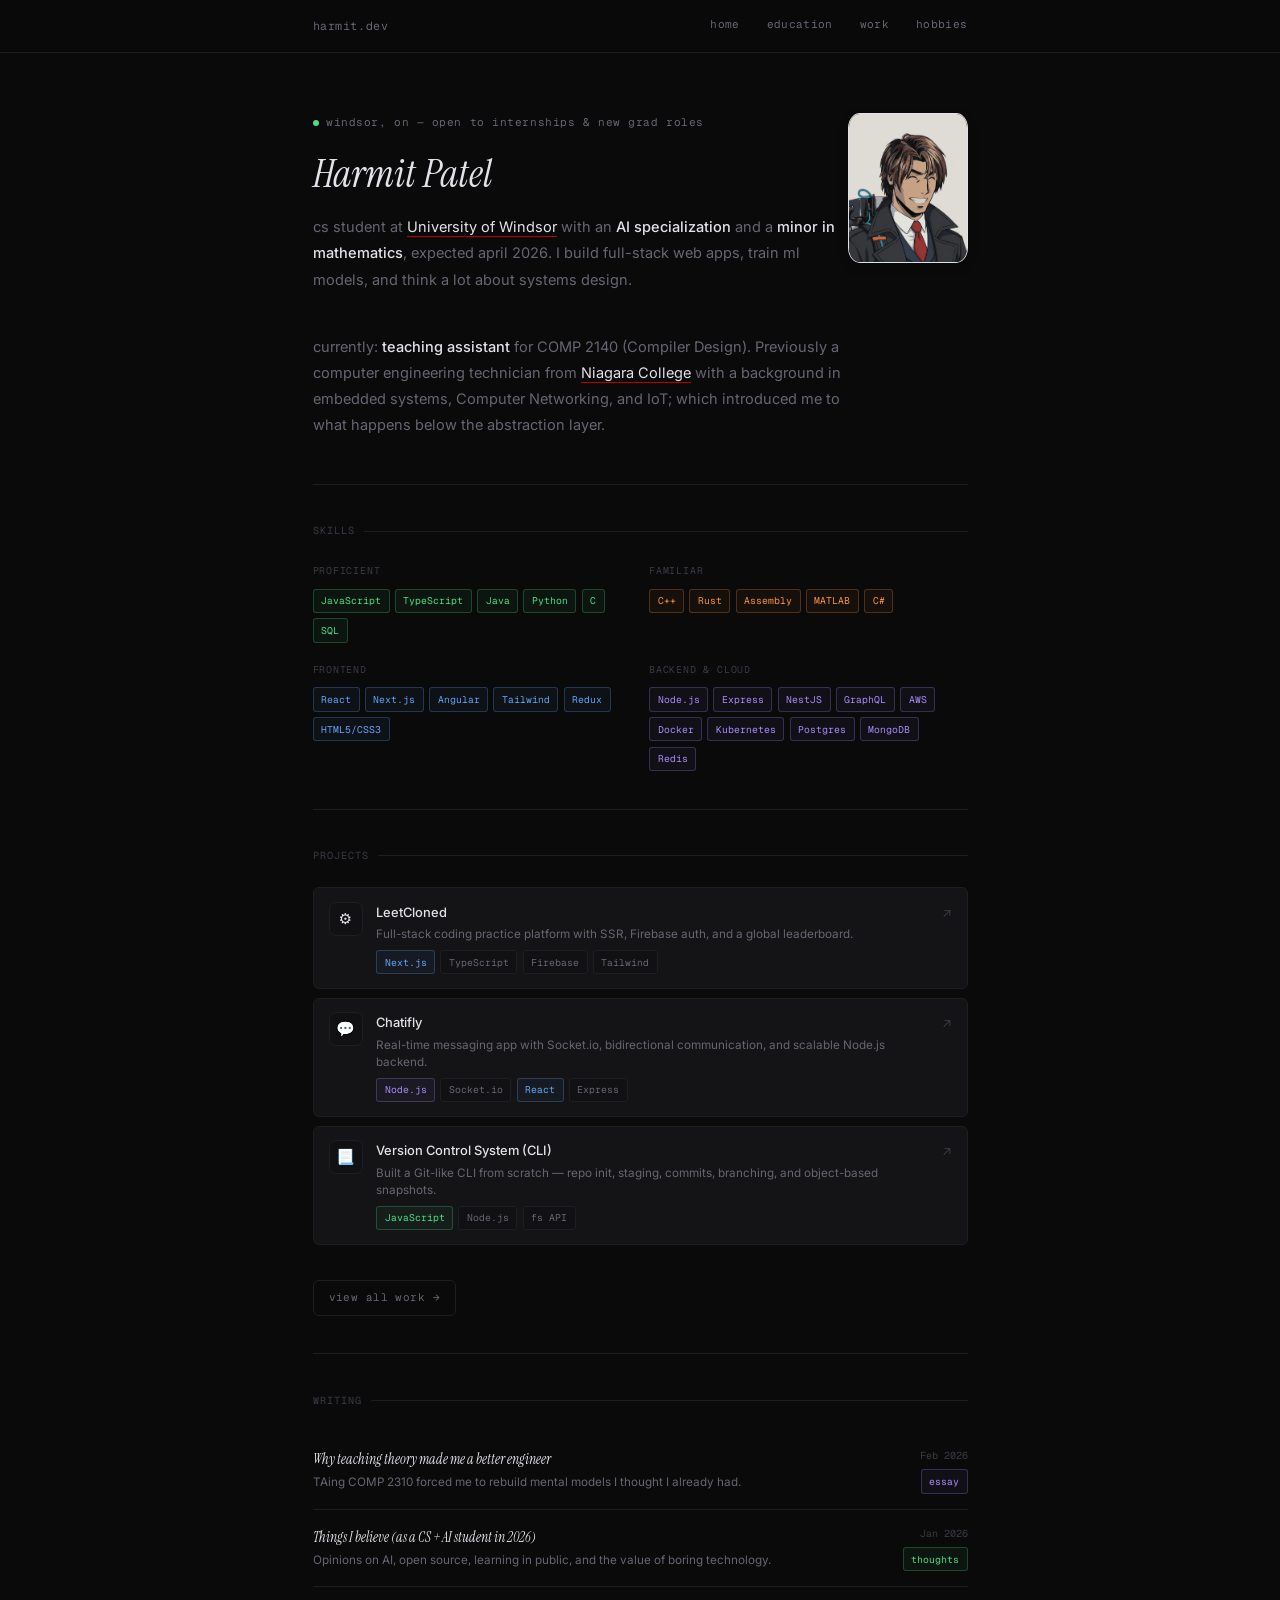
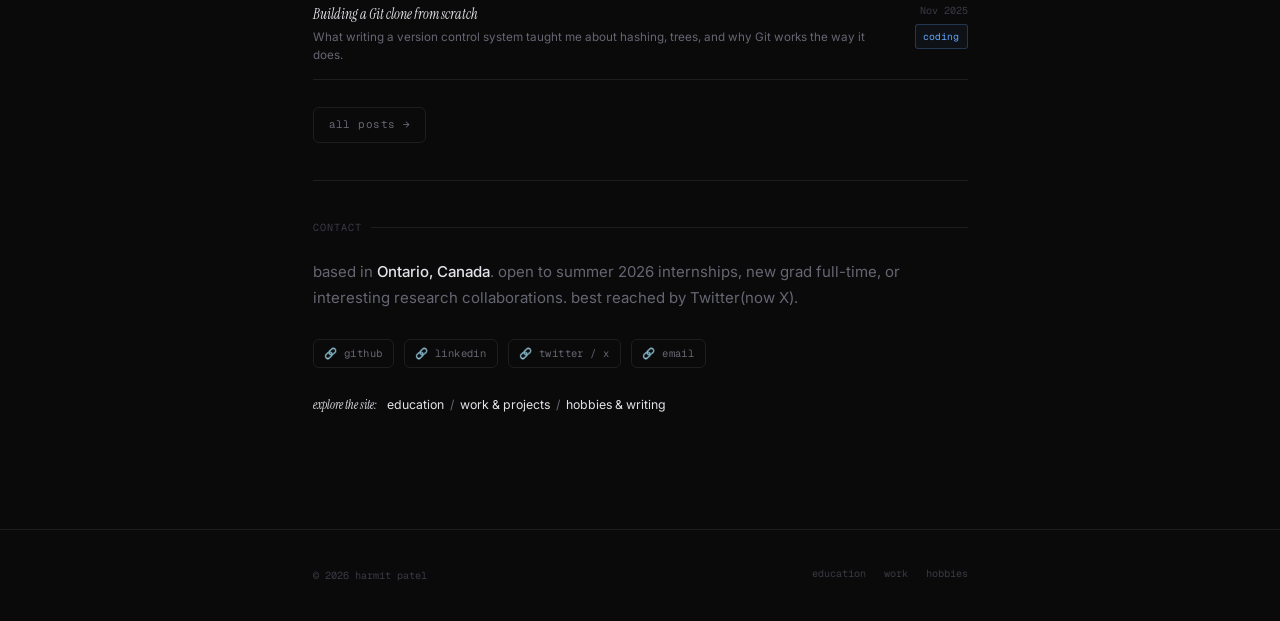
==== index.html @ ba605f0e "file renamed mybio.html to index.html" ====
<!DOCTYPE html>
<!-- ============================================================
     mybio.html — Home / About Page
     Portfolio: Harmit Patel | COMP2057-91 Assignment #5
     Design inspired by: amritwt.me, dhravya.dev, shbz.sh
     ============================================================ -->
<html lang="en">

<head>
  <meta charset="UTF-8" />
  <meta name="viewport" content="width=device-width, initial-scale=1.0" />

  <!-- Page title shown in browser tab -->
  <title>Harmit Patel — CS + AI @ UWindsor</title>

  <!-- External stylesheet -->
  <link rel="stylesheet" href="mycss.css" />
</head>

<body>

  <!-- ===== NAVIGATION ===== -->
  <!-- Sticky nav consistent across all four pages -->
  <nav>
    <div class="nav-inner">

      <!-- Logo / brand — links home -->
      <a href="mybio.html" class="nav-logo">harmit.dev</a>

      <!-- Navigation links to the four required pages -->
      <ul class="nav-links">
        <li><a href="mybio.html">home</a></li>
        <li><a href="education.html">education</a></li>
        <li><a href="work.html">work</a></li>
        <li><a href="hobbies.html">hobbies</a></li>
      </ul>

    </div>
  </nav>
  <!-- ===== END NAV ===== -->

  <div class="wrapper">

    <!-- ===== HERO / ABOUT ME ===== -->
    <!-- This is the "sales pitch" section — homepage introduction -->
    <section class="hero">

      <div class="profile-pic-container">
        <img src="./profile/me.png" alt="Profile Picture"
          class="profile-pic" >
      </div>

      <!-- Status line with animated green dot -->
      <p class="hero-greeting">
        <span class="status-dot"></span>
        windsor, on &mdash; open to internships &amp; new grad roles
      </p>

      <!-- Main name headline -->
      <h1>Harmit Patel</h1>

      <!-- Bio paragraph — concise sales pitch -->
      <p class="hero-bio">
        cs student at <a href="https://www.uwindsor.ca" target="_blank">University of Windsor</a> with an
        <strong>AI specialization</strong> and a <strong>minor in mathematics</strong>, expected april 2026.
        I build full-stack web apps, train ml models, and think a lot about systems design.
      </p>

      <br />

      <!-- More detail about current role -->
      <p class="hero-bio">
        currently: <strong>teaching assistant</strong> for
        COMP 2140 (Compiler Design). Previously a computer engineering technician from
        <a href="https://www.niagaracollege.ca" target="_blank">Niagara College</a> with a background
        in embedded systems, Computer Networking, and IoT; which introduced me to what happens below the abstraction
        layer.
      </p>
    </section>
    <!-- ===== END HERO ===== -->

    <!-- ===== SKILLS SNAPSHOT ===== -->
    <section class="section">

      <p class="section-label">skills</p>

      <!-- Languages — proficient -->
      <div class="skills-grid">

        <div class="skill-group">
          <span class="skill-group-label">proficient</span>
          <div class="tags">
            <span class="tag green">JavaScript</span>
            <span class="tag green">TypeScript</span>
            <span class="tag green">Java</span>
            <span class="tag green">Python</span>
            <span class="tag green">C</span>
            <span class="tag green">SQL</span>
          </div>
        </div>

        <div class="skill-group">
          <span class="skill-group-label">familiar</span>
          <div class="tags">
            <span class="tag orange">C++</span>
            <span class="tag orange">Rust</span>
            <span class="tag orange">Assembly</span>
            <span class="tag orange">MATLAB</span>
            <span class="tag orange">C#</span>
          </div>
        </div>

        <div class="skill-group">
          <span class="skill-group-label">frontend</span>
          <div class="tags">
            <span class="tag blue">React</span>
            <span class="tag blue">Next.js</span>
            <span class="tag blue">Angular</span>
            <span class="tag blue">Tailwind</span>
            <span class="tag blue">Redux</span>
            <span class="tag blue">HTML5/CSS3</span>
          </div>
        </div>

        <div class="skill-group">
          <span class="skill-group-label">backend &amp; cloud</span>
          <div class="tags">
            <span class="tag purple">Node.js</span>
            <span class="tag purple">Express</span>
            <span class="tag purple">NestJS</span>
            <span class="tag purple">GraphQL</span>
            <span class="tag purple">AWS</span>
            <span class="tag purple">Docker</span>
            <span class="tag purple">Kubernetes</span>
            <span class="tag purple">Postgres</span>
            <span class="tag purple">MongoDB</span>
            <span class="tag purple">Redis</span>
          </div>
        </div>

      </div>

    </section>
    <!-- ===== END SKILLS ===== -->

    <!-- ===== FEATURED PROJECTS ===== -->
    <section class="section">

      <p class="section-label">projects</p>

      <!-- Project 1: LeetCloned -->
      <a class="project-card" href="https://github.com/Harmit3/leetcloned">
        <div class="project-icon">&#9881;</div>
        <div class="project-info">
          <span class="project-name">LeetCloned</span>
          <span class="project-desc">Full-stack coding practice platform with SSR, Firebase auth, and a global
            leaderboard.</span>
          <div class="tags" style="margin-top: 0.4rem;">
            <span class="tag blue">Next.js</span>
            <span class="tag">TypeScript</span>
            <span class="tag">Firebase</span>
            <span class="tag">Tailwind</span>
          </div>
        </div>
        <span class="project-arrow">&#8599;</span>
      </a>

      <!-- Project 2: Chatifly -->
      <a class="project-card" href="https://github.com/Harmit3/chatifly">
        <div class="project-icon">&#128172;</div>
        <div class="project-info">
          <span class="project-name">Chatifly</span>
          <span class="project-desc">Real-time messaging app with Socket.io, bidirectional communication, and scalable
            Node.js backend.</span>
          <div class="tags" style="margin-top: 0.4rem;">
            <span class="tag purple">Node.js</span>
            <span class="tag">Socket.io</span>
            <span class="tag blue">React</span>
            <span class="tag">Express</span>
          </div>
        </div>
        <span class="project-arrow">&#8599;</span>
      </a>

      <!-- Project 3: Version Control System -->
      <a class="project-card" href="https://github.com/Harmit3/Version-Control-System">
        <div class="project-icon">&#128195;</div>
        <div class="project-info">
          <span class="project-name">Version Control System (CLI)</span>
          <span class="project-desc">Built a Git-like CLI from scratch — repo init, staging, commits, branching, and
            object-based snapshots.</span>
          <div class="tags" style="margin-top: 0.4rem;">
            <span class="tag green">JavaScript</span>
            <span class="tag">Node.js</span>
            <span class="tag">fs API</span>
          </div>
        </div>
        <span class="project-arrow">&#8599;</span>
      </a>

      <br />
      <a href="https://github.com/Harmit3/" class="btn btn-ghost">view all work &#8594;</a>

    </section>
    <!-- ===== END PROJECTS ===== -->

    <!-- ===== BLOG PREVIEW ===== -->
    <section class="section">

      <p class="section-label">writing</p>

      <!-- Blog post 1 -->
      <a class="blog-item" href="blog-post1.html">
        <div class="blog-left">
          <span class="blog-title">Why teaching theory made me a better engineer</span>
          <span class="blog-excerpt">TAing COMP 2310 forced me to rebuild mental models I thought I already had.</span>
        </div>
        <div class="blog-meta-col">
          <span class="blog-date">Feb 2026</span>
          <div class="tags" style="justify-content:flex-end;margin-top:0.3rem;"><span class="tag purple">essay</span>
          </div>
        </div>
      </a>

      <!-- Blog post 3 -->
      <a class="blog-item" href="blog-post3.html">
        <div class="blog-left">
          <span class="blog-title">Things I believe (as a CS + AI student in 2026)</span>
          <span class="blog-excerpt">Opinions on AI, open source, learning in public, and the value of boring
            technology.</span>
        </div>
        <div class="blog-meta-col">
          <span class="blog-date">Jan 2026</span>
          <div class="tags" style="justify-content:flex-end;margin-top:0.3rem;"><span class="tag green">thoughts</span>
          </div>
        </div>
      </a>

      <!-- Blog post 2 -->
      <a class="blog-item" href="blog-post2.html">
        <div class="blog-left">
          <span class="blog-title">Building a Git clone from scratch</span>
          <span class="blog-excerpt">What writing a version control system taught me about hashing, trees, and why Git
            works the way it does.</span>
        </div>
        <div class="blog-meta-col">
          <span class="blog-date">Nov 2025</span>
          <div class="tags" style="justify-content:flex-end;margin-top:0.3rem;"><span class="tag blue">coding</span>
          </div>
        </div>
      </a>

      <br />
      <a href="https://x.com/harmitwt" class="btn btn-ghost">all posts &#8594;</a>

    </section>
    <!-- ===== END BLOG ===== -->

    <!-- ===== CONTACT ===== -->
    <section class="section">

      <p class="section-label">contact</p>

      <p>
        based in <strong>Ontario, Canada</strong>. open to summer 2026 internships, new grad full-time,
        or interesting research collaborations. best reached by Twitter(now X).
      </p>

      <!-- Contact details using strong and line breaks as required -->

      <!-- External social / contact links -->
      <div class="social-row">
        <a class="social-link" href="https://github.com/Harmit3" target="_blank">&#128279; github</a>
        <a class="social-link" href="https://www.linkedin.com/in/harmit-p-0720ab194/" target="_blank">&#128279;
          linkedin</a>
        <a class="social-link" href="https://x.com/harmitwt" target="_blank">&#128279; twitter / x</a>
        <a class="social-link" href="mailto:patel62b@uwindsor.ca">&#128279; email</a>
      </div>

      <br />

      <!-- Navigation helper using italic/em -->
      <p style="font-size:0.82rem;">
        <em>explore the site:</em> &nbsp;
        <a href="education.html">education</a> &nbsp;/&nbsp;
        <a href="work.html">work &amp; projects</a> &nbsp;/&nbsp;
        <a href="hobbies.html">hobbies &amp; writing</a>
      </p>

    </section>
    <!-- ===== END CONTACT ===== -->

  </div><!-- end .wrapper -->

  <!-- ===== FOOTER ===== -->
  <footer>
    <div class="footer-inner">
      <span class="footer-copy">&copy; 2026 harmit patel</span>
      <ul class="footer-links">
        <li><a href="education.html">education</a></li>
        <li><a href="work.html">work</a></li>
        <li><a href="hobbies.html">hobbies</a></li>
      </ul>
    </div>
  </footer>
  <!-- ===== END FOOTER ===== -->

</body>

</html>
---- mycss.css ----
/* ============================================================
   mycss.css — External Stylesheet
   Portfolio: Harmit Patel | COMP2057-91 Assignment #5
   Design: Minimal editorial dark theme, developer-focused
   Inspired by: amritwt.me, dhravya.dev, shbz.sh
   ============================================================ */

/* --- Google Fonts --- */
@import url('https://fonts.googleapis.com/css2?family=Geist+Mono:wght@300;400;500;600&family=Instrument+Serif:ital@0;1&family=Inter:wght@300;400;500;600&display=swap');

/* --- CSS Custom Properties --- */
:root {
  --bg:           #0a0a0b;
  --bg-subtle:    #111113;
  --bg-card:      #141416;
  --border:       #1e1e22;
  --border-hover: #b60101;
  --text:         #e2e2e8;
  --text-muted:   #666672;
  --text-faint:   #3a3a44;
  --green:        #4ade80;
  --blue:         #60a5fa;
  --purple:       #a78bfa;
  --orange:       #fb923c;
  --font-mono:    'Geist Mono', 'Courier New', monospace;
  --font-serif:   'Instrument Serif', Georgia, serif;
  --font-sans:    'Inter', system-ui, sans-serif;
  --radius:       6px;
  --transition:   0.18s ease;
}

/* --- Reset --- */
*, *::before, *::after { box-sizing: border-box; margin: 0; padding: 0; }
html { scroll-behavior: smooth; font-size: 15px; }

body {
  background: var(--bg);
  color: var(--text);
  font-family: var(--font-sans);
  font-size: 1rem;
  line-height: 1.75;
  -webkit-font-smoothing: antialiased;
  min-height: 100vh;
}

/* --- Typography --- */
h1, h2, h3, h4 {
  font-family: var(--font-serif);
  font-weight: 400;
  line-height: 1.25;
  color: var(--text);
}

h1 { font-size: 2.4rem; }
h2 { font-size: 1.6rem; margin-bottom: 1.2rem; }
h3 { font-size: 1.1rem; }

p { margin-bottom: 1rem; color: var(--text-muted); }
p strong { color: var(--text); font-weight: 500; }
p em { font-family: var(--font-serif); font-style: italic; color: var(--text); }

a { color: var(--text); text-decoration: none; transition: color var(--transition); }
a:hover { color: var(--green); }

hr { border: none; border-top: 1px solid var(--border); margin: 2.5rem 0; }

ul, ol { padding-left: 1.4rem; }
li { color: var(--text-muted); margin-bottom: 0.4rem; line-height: 1.65; }
li strong { color: var(--text); }

small { font-size: 0.78rem; color: var(--text-muted); }

/* --- Layout --- */
.wrapper { max-width: 700px; margin: 0 auto; padding: 0 1.5rem; }

/* --- Navigation --- */
nav {
  position: sticky; top: 0; z-index: 100;
  background: rgba(10,10,11,0.88);
  backdrop-filter: blur(12px);
  -webkit-backdrop-filter: blur(12px);
  border-bottom: 1px solid var(--border);
}

.nav-inner {
  max-width: 700px; margin: 0 auto; padding: 0 1.5rem;
  display: flex; align-items: center;
  justify-content: space-between; height: 52px;
}

.nav-logo {
  font-family: var(--font-mono); font-size: 0.78rem;
  color: var(--text-muted); letter-spacing: 0.05em;
  transition: color var(--transition);
}
.nav-logo:hover { color: var(--text); }

.nav-links { display: flex; list-style: none; gap: 1.8rem; padding: 0; }

.nav-links a {
  font-family: var(--font-mono); font-size: 0.74rem;
  color: var(--text-muted); letter-spacing: 0.03em;
  transition: color var(--transition);
}
.nav-links a:hover { color: var(--text); }

/* --- Hero --- */
.hero { padding: 4rem 0 2rem; }

.hero-greeting {
  font-family: var(--font-mono); font-size: 0.74rem;
  color: var(--text-muted); margin-bottom: 1.2rem;
  letter-spacing: 0.05em; display: flex;
  align-items: center; gap: 0.5rem;
}

.status-dot {
  width: 6px; height: 6px; border-radius: 50%;
  background: var(--green); display: inline-block;
  animation: pulse-dot 2s infinite;
}

@keyframes pulse-dot {
  0%, 100% { opacity: 1; }
  50%       { opacity: 0.35; }
}

/* Profile picture styles */
.profile-pic-container {
  position: absolute;
  top: 3;
  right:0;
  width: 120px;
  height: 150px;
  border-radius: 10%;
  overflow: hidden;
  border: 1px solid ; 
  box-shadow: 0 4px 12px rgba(0, 0, 0, 0.15);
  transition: transform 0.2s ease;
}

.profile-pic-container:hover {
  transform: scale(1.05);
}

.profile-pic {
  width: 100%;
  height: 100%;
  object-fit: cover;
}

/* Adjust hero section to accommodate the profile picture */
.hero {
  position: relative;
  padding-right: 120px; /* Make space for the profile pic */
}

/* Mobile responsiveness */
@media (max-width: 768px) {
  .profile-pic-container {
    width: 70px;
    height: 70px;
    top: -10px;
  }
  
  .hero {
    padding-right: 80px;
  }
}

.hero h1 { font-size: 2.6rem; margin-bottom: 1rem; font-style: italic; }

.hero-bio {
  font-size: 0.97rem; color: var(--text-muted);
  line-height: 1.8; max-width: 580px;
}

.hero-bio a {
  color: var(--text); border-bottom: 1px solid var(--border-hover);
  transition: border-color var(--transition), color var(--transition);
}
.hero-bio a:hover { color: var(--green); border-color: var(--green); }

/* --- Social Row --- */
.social-row { display: flex; gap: 0.65rem; margin-top: 1.8rem; flex-wrap: wrap; }

.social-link {
  font-family: var(--font-mono); font-size: 0.7rem; color: var(--text-muted);
  letter-spacing: 0.04em; display: flex; align-items: center; gap: 0.35rem;
  padding: 0.3rem 0.7rem; border: 1px solid var(--border);
  border-radius: var(--radius); transition: all var(--transition);
}
.social-link:hover { color: var(--text); border-color: var(--border-hover); background: var(--bg-subtle); }

/* --- Section --- */
.section { padding: 2.5rem 0; border-top: 1px solid var(--border); }

.section-label {
  font-family: var(--font-mono); font-size: 0.68rem; color: var(--text-faint);
  text-transform: uppercase; letter-spacing: 0.1em; margin-bottom: 1.5rem;
  display: flex; align-items: center; gap: 0.6rem;
}
.section-label::after { content: ''; flex: 1; height: 1px; background: var(--border); }

/* --- Experience Items --- */
.exp-item { padding: 1rem 0; border-bottom: 1px solid var(--border); }
.exp-item:last-child { border-bottom: none; }

.exp-header {
  display: flex; align-items: flex-start;
  justify-content: space-between; gap: 1rem;
}

.exp-title { font-size: 0.88rem; font-weight: 500; color: var(--text); }

.exp-date {
  font-family: var(--font-mono); font-size: 0.67rem;
  color: var(--text-faint); white-space: nowrap; padding-top: 0.15rem;
}

.exp-org { font-family: var(--font-mono); font-size: 0.7rem; color: var(--text-muted); margin-top: 0.15rem; }

.exp-desc { font-size: 0.85rem; color: var(--text-muted); margin-top: 0.5rem; line-height: 1.65; }

/* --- Tags --- */
.tags { display: flex; flex-wrap: wrap; gap: 0.35rem; margin-top: 0.6rem; }

.tag {
  font-family: var(--font-mono); font-size: 0.65rem; color: var(--text-muted);
  background: var(--bg-subtle); border: 1px solid var(--border);
  padding: 0.18rem 0.5rem; border-radius: 3px;
}
.tag.green  { color: var(--green);  border-color: rgba(74,222,128,0.25);  background: rgba(74,222,128,0.05); }
.tag.blue   { color: var(--blue);   border-color: rgba(96,165,250,0.25);  background: rgba(96,165,250,0.05); }
.tag.purple { color: var(--purple); border-color: rgba(167,139,250,0.25); background: rgba(167,139,250,0.05); }
.tag.orange { color: var(--orange); border-color: rgba(251,146,60,0.25);  background: rgba(251,146,60,0.05); }

/* --- Project Cards --- */
.project-card {
  display: flex; align-items: flex-start; gap: 0.9rem;
  padding: 0.9rem 1rem; border: 1px solid var(--border);
  border-radius: var(--radius); background: var(--bg-card);
  transition: all var(--transition); text-decoration: none; margin-bottom: 0.6rem;
}
.project-card:hover { border-color: var(--border-hover); background: var(--bg-subtle); transform: translateX(3px); }

.project-icon {
  width: 34px; height: 34px; border-radius: 7px; background: var(--bg-subtle);
  border: 1px solid var(--border); display: flex; align-items: center;
  justify-content: center; font-size: 1rem; flex-shrink: 0;
}

.project-info { flex: 1; min-width: 0; }
.project-name { font-size: 0.86rem; font-weight: 500; color: var(--text); display: block; margin-bottom: 0.12rem; }
.project-desc { font-size: 0.78rem; color: var(--text-muted); line-height: 1.5; display: block; }
.project-arrow { font-size: 0.85rem; color: var(--text-faint); flex-shrink: 0; transition: color var(--transition); }
.project-card:hover .project-arrow { color: var(--text-muted); }

/* --- Blog Items --- */
.blog-item {
  display: flex; align-items: flex-start; justify-content: space-between;
  gap: 1.5rem; padding: 1rem 0; border-bottom: 1px solid var(--border);
  text-decoration: none; transition: all var(--transition);
}
.blog-item:last-child { border-bottom: none; }
.blog-item:hover .blog-title { color: var(--green); }

.blog-left { flex: 1; min-width: 0; }
.blog-title {
  font-size: 0.92rem; color: var(--text); display: block; margin-bottom: 0.18rem;
  transition: color var(--transition); font-family: var(--font-serif); font-style: italic;
}
.blog-excerpt { font-size: 0.78rem; color: var(--text-muted); display: block; line-height: 1.5; }

.blog-meta-col { flex-shrink: 0; text-align: right; }
.blog-date { font-family: var(--font-mono); font-size: 0.67rem; color: var(--text-faint); display: block; }

/* --- Page Header --- */
.page-header { padding: 3.5rem 0 2rem; border-bottom: 1px solid var(--border); margin-bottom: 2rem; }
.page-header h1 { font-style: italic; font-size: 2.2rem; }
.page-header p { font-family: var(--font-mono); font-size: 0.74rem; color: var(--text-muted); margin: 0.4rem 0 0; }

/* --- Work Table (styled entirely via this external CSS) --- */
.work-table { width: 100%; border-collapse: collapse; margin-top: 1rem; font-size: 0.82rem; }

.work-table thead tr { border-bottom: 1px solid var(--border-hover); }

.work-table th {
  font-family: var(--font-mono); font-size: 0.64rem; text-transform: uppercase;
  letter-spacing: 0.08em; color: var(--text-faint); padding: 0.65rem 0.75rem;
  text-align: left; font-weight: 400;
}

.work-table td {
  padding: 0.85rem 0.75rem; border-bottom: 1px solid var(--border);
  color: var(--text-muted); vertical-align: top; line-height: 1.6;
}
.work-table tbody tr:hover td { background: var(--bg-subtle); }
.work-table td:first-child { color: var(--text); font-weight: 500; }

.role-badge {
  display: inline-block; font-family: var(--font-mono); font-size: 0.63rem;
  padding: 0.12rem 0.45rem; border-radius: 3px; border: 1px solid;
}
.role-badge.ta   { color: var(--green);  border-color: rgba(74,222,128,0.3);  background: rgba(74,222,128,0.07); }
.role-badge.ra   { color: var(--blue);   border-color: rgba(96,165,250,0.3);  background: rgba(96,165,250,0.07); }
.role-badge.proj { color: var(--purple); border-color: rgba(167,139,250,0.3); background: rgba(167,139,250,0.07); }

/* --- Image Grid --- */
.img-grid { display: grid; grid-template-columns: repeat(3, 1fr); gap: 0.7rem; margin-top: 1rem; }

.img-card {
  border: 1px solid var(--border); border-radius: var(--radius);
  overflow: hidden; background: var(--bg-card); transition: border-color var(--transition);
}
.img-card:hover { border-color: var(--border-hover); }

.img-card img {
  width: 100%; height: 120px; object-fit: cover; display: block;
  filter: grayscale(25%); transition: filter var(--transition);
}
.img-card:hover img { filter: grayscale(0%); }

.img-caption { padding: 0.55rem 0.7rem; font-size: 0.7rem; color: var(--text-muted); font-family: var(--font-mono); }

/* --- Image Map --- */
.map-container { border: 1px solid var(--border); border-radius: var(--radius); overflow: hidden; margin-top: 1rem; background: var(--bg-card); }
.map-container img { width: 100%; display: block; max-width: 100%; }
.map-hint { font-family: var(--font-mono); font-size: 0.68rem; color: var(--text-faint); padding: 0.55rem 1rem; border-top: 1px solid var(--border); }

/* --- Form --- */
.form-wrap { border: 1px solid var(--border); border-radius: var(--radius); padding: 1.8rem; background: var(--bg-card); margin-top: 1.5rem; }

.form-group { margin-bottom: 1.1rem; }

.form-group label {
  display: block; font-family: var(--font-mono); font-size: 0.68rem;
  color: var(--text-muted); letter-spacing: 0.06em; text-transform: uppercase; margin-bottom: 0.4rem;
}

.form-group input,
.form-group textarea,
.form-group select {
  width: 100%; background: var(--bg); border: 1px solid var(--border);
  color: var(--text); padding: 0.6rem 0.85rem; border-radius: var(--radius);
  font-family: var(--font-sans); font-size: 0.85rem; outline: none;
  transition: border-color var(--transition); -appearance: none;
}
.form-group input:focus,
.form-group textarea:focus,
.form-group select:focus { border-color: var(--border-hover); }
.form-group textarea { resize: vertical; min-height: 88px; }

.form-row { display: grid; grid-template-columns: 1fr 1fr; gap: 1rem; }

.check-group { display: flex; flex-direction: column; gap: 0.45rem; margin-top: 0.4rem; }
.check-group label {
  display: flex; align-items: center; gap: 0.5rem; text-transform: none;
  letter-spacing: 0; font-size: 0.82rem; color: var(--text-muted); cursor: pointer;
}
.check-group input { width: auto; accent-color: var(--green); }

/* --- Buttons --- */
.btn {
  display: inline-flex; align-items: center; gap: 0.35rem;
  font-family: var(--font-mono); font-size: 0.73rem; letter-spacing: 0.04em;
  padding: 0.5rem 1rem; border-radius: var(--radius); border: 1px solid;
  cursor: pointer; transition: all var(--transition); text-decoration: none;
}
.btn-primary { background: var(--text); color: var(--bg); border-color: var(--text); }
.btn-primary:hover { background: var(--green); border-color: var(--green); color: var(--bg); }
.btn-ghost { background: transparent; color: var(--text-muted); border-color: var(--border); }
.btn-ghost:hover { color: var(--text); border-color: var(--border-hover); background: var(--bg-subtle); }

/* --- Skills Grid --- */
.skills-grid { display: grid; grid-template-columns: 1fr 1fr; gap: 1.2rem; margin-top: 0.5rem; }

.skill-group-label {
  font-family: var(--font-mono); font-size: 0.66rem; color: var(--text-faint);
  text-transform: uppercase; letter-spacing: 0.08em; margin-bottom: 0.5rem; display: block;
}

/* --- Footer --- */
footer { border-top: 1px solid var(--border); padding: 2rem 0; margin-top: 4rem; }

.footer-inner {
  max-width: 700px; margin: 0 auto; padding: 0 1.5rem;
  display: flex; align-items: center; justify-content: space-between;
  flex-wrap: wrap; gap: 0.75rem;
}

.footer-copy { font-family: var(--font-mono); font-size: 0.68rem; color: var(--text-faint); }

.footer-links { display: flex; gap: 1.2rem; list-style: none; }
.footer-links a { font-family: var(--font-mono); font-size: 0.68rem; color: var(--text-faint); transition: color var(--transition); }
.footer-links a:hover { color: var(--text-muted); }

/* --- Responsive --- */
@media (max-width: 600px) {
  h1, .hero h1 { font-size: 1.9rem; }
  .img-grid { grid-template-columns: 1fr 1fr; }
  .form-row { grid-template-columns: 1fr; }
  .nav-links { gap: 1rem; }
  .blog-meta-col { display: none; }
  .skills-grid { grid-template-columns: 1fr; }
}
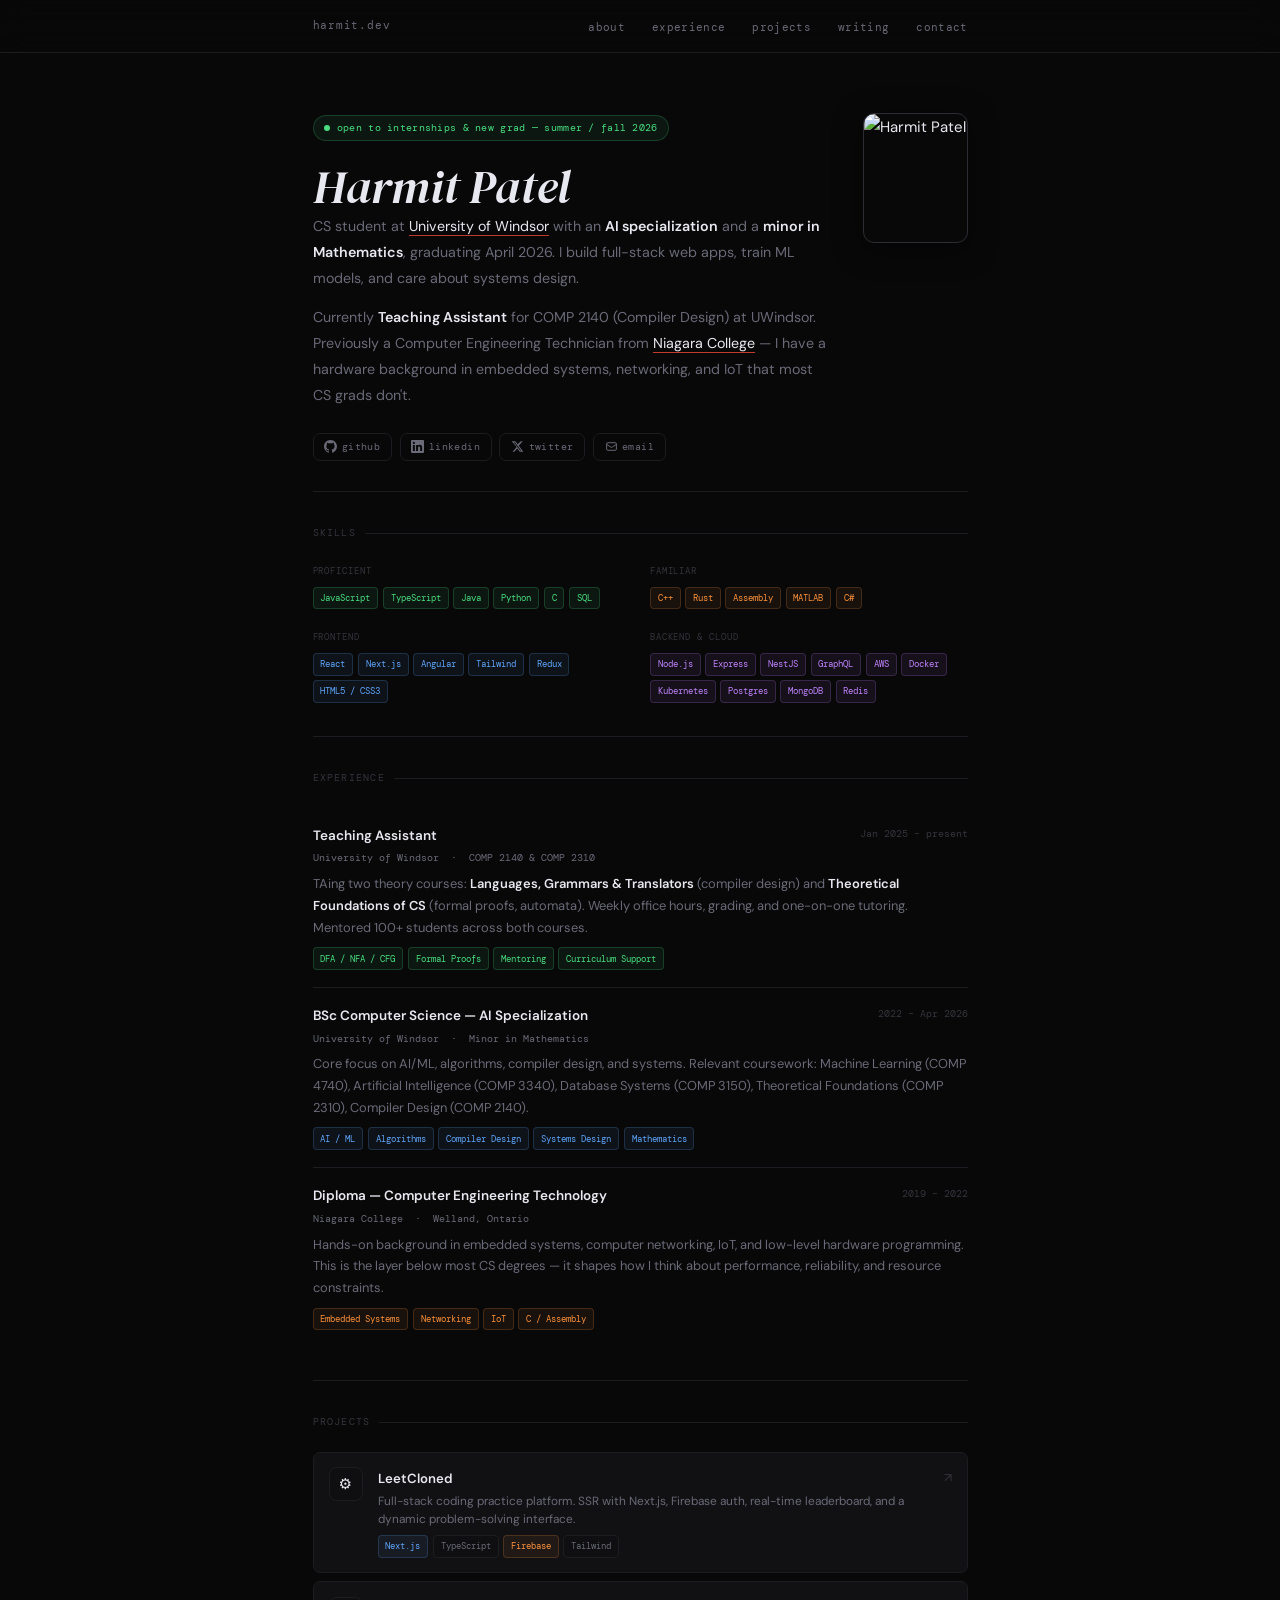
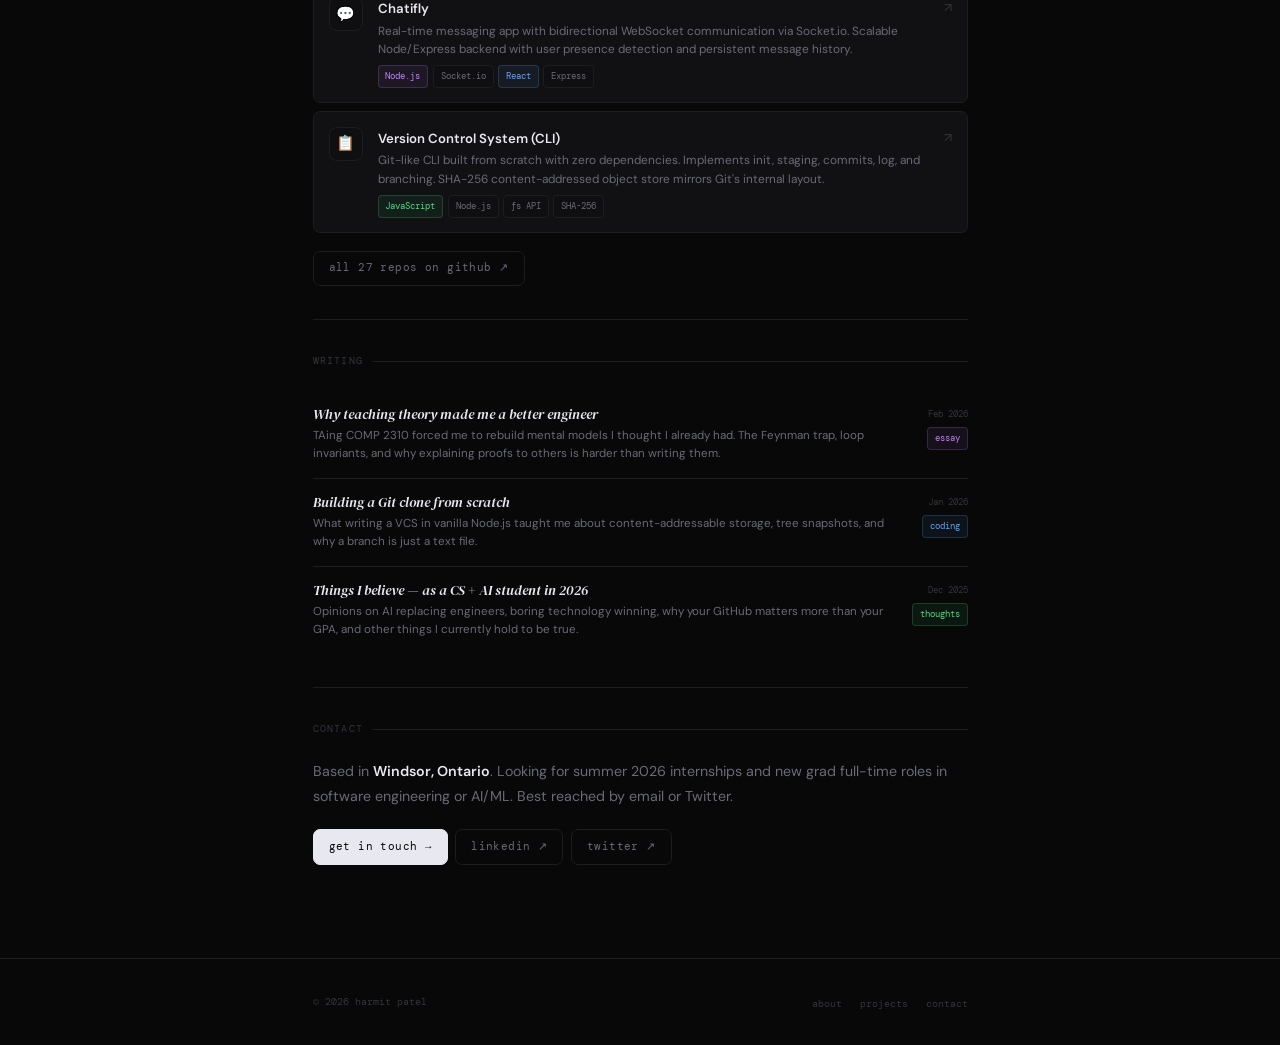
==== commit 56392884: "Professional one page." ====
--- a/index.html
+++ b/index.html
@@ -1,92 +1,100 @@
 <!DOCTYPE html>
-<!-- ============================================================
-     mybio.html — Home / About Page
-     Portfolio: Harmit Patel | COMP2057-91 Assignment #5
-     Design inspired by: amritwt.me, dhravya.dev, shbz.sh
-     ============================================================ -->
+<!-- index.html — Harmit Patel | Professional Portfolio -->
 <html lang="en">
-
 <head>
   <meta charset="UTF-8" />
   <meta name="viewport" content="width=device-width, initial-scale=1.0" />
-
-  <!-- Page title shown in browser tab -->
-  <title>Harmit Patel — CS + AI @ UWindsor</title>
-
-  <!-- External stylesheet -->
+  <meta name="description" content="Harmit Patel — CS + AI student at University of Windsor. Full-stack engineer, Teaching Assistant, builder." />
+  <title>Harmit Patel</title>
+  <link rel="icon" type="image/png" href="https://avatars.githubusercontent.com/u/111548124?v=4" />
   <link rel="stylesheet" href="mycss.css" />
 </head>
-
 <body>
 
-  <!-- ===== NAVIGATION ===== -->
-  <!-- Sticky nav consistent across all four pages -->
+  <!-- NAV -->
   <nav>
     <div class="nav-inner">
-
-      <!-- Logo / brand — links home -->
-      <a href="mybio.html" class="nav-logo">harmit.dev</a>
-
-      <!-- Navigation links to the four required pages -->
+      <a href="#" class="nav-logo">harmit.dev</a>
       <ul class="nav-links">
-        <li><a href="mybio.html">home</a></li>
-        <li><a href="education.html">education</a></li>
-        <li><a href="work.html">work</a></li>
-        <li><a href="hobbies.html">hobbies</a></li>
+        <li><a href="#about">about</a></li>
+        <li><a href="#experience">experience</a></li>
+        <li><a href="#projects">projects</a></li>
+        <li><a href="#writing">writing</a></li>
+        <li><a href="#contact">contact</a></li>
       </ul>
-
+      <button class="nav-toggle" id="navToggle" aria-label="Toggle menu">
+        <span></span><span></span><span></span>
+      </button>
     </div>
   </nav>
-  <!-- ===== END NAV ===== -->
+  <div class="mobile-menu" id="mobileMenu">
+    <a href="#about"      onclick="closeMobile()">about</a>
+    <a href="#experience" onclick="closeMobile()">experience</a>
+    <a href="#projects"   onclick="closeMobile()">projects</a>
+    <a href="#writing"    onclick="closeMobile()">writing</a>
+    <a href="#contact"    onclick="closeMobile()">contact</a>
+  </div>
 
   <div class="wrapper">
 
-    <!-- ===== HERO / ABOUT ME ===== -->
-    <!-- This is the "sales pitch" section — homepage introduction -->
-    <section class="hero">
-
-      <div class="profile-pic-container">
-        <img src="./profile/me.png" alt="Profile Picture"
-          class="profile-pic" >
-      </div>
-
-      <!-- Status line with animated green dot -->
-      <p class="hero-greeting">
-        <span class="status-dot"></span>
-        windsor, on &mdash; open to internships &amp; new grad roles
-      </p>
-
-      <!-- Main name headline -->
-      <h1>Harmit Patel</h1>
-
-      <!-- Bio paragraph — concise sales pitch -->
-      <p class="hero-bio">
-        cs student at <a href="https://www.uwindsor.ca" target="_blank">University of Windsor</a> with an
-        <strong>AI specialization</strong> and a <strong>minor in mathematics</strong>, expected april 2026.
-        I build full-stack web apps, train ml models, and think a lot about systems design.
-      </p>
-
-      <br />
-
-      <!-- More detail about current role -->
-      <p class="hero-bio">
-        currently: <strong>teaching assistant</strong> for
-        COMP 2140 (Compiler Design). Previously a computer engineering technician from
-        <a href="https://www.niagaracollege.ca" target="_blank">Niagara College</a> with a background
-        in embedded systems, Computer Networking, and IoT; which introduced me to what happens below the abstraction
-        layer.
-      </p>
-    </section>
-    <!-- ===== END HERO ===== -->
-
-    <!-- ===== SKILLS SNAPSHOT ===== -->
-    <section class="section">
-
+    <!-- ═══════════════════════════════════ HERO -->
+    <section class="hero" id="about">
+      <div class="hero-content">
+        <div class="avail-badge">
+          <span class="status-dot"></span>
+          open to internships &amp; new grad — summer / fall 2026
+        </div>
+
+        <h1>Harmit Patel</h1>
+
+        <p class="hero-bio">
+          CS student at <a href="https://www.uwindsor.ca" target="_blank" rel="noopener">University of Windsor</a>
+          with an <strong>AI specialization</strong> and a <strong>minor in Mathematics</strong>, graduating April 2026.
+          I build full-stack web apps, train ML models, and care about systems design.
+        </p>
+        <p class="hero-bio">
+          Currently <strong>Teaching Assistant</strong> for COMP 2140 (Compiler Design) at UWindsor.
+          Previously a Computer Engineering Technician from
+          <a href="https://www.niagaracollege.ca" target="_blank" rel="noopener">Niagara College</a> —
+          I have a hardware background in embedded systems, networking, and IoT that most CS grads don't.
+        </p>
+
+        <div class="social-row">
+          <a class="social-link" href="https://github.com/Harmit3" target="_blank" rel="noopener">
+            <svg viewBox="0 0 24 24" fill="currentColor" width="13" height="13"><path d="M12 0C5.37 0 0 5.37 0 12c0 5.3 3.438 9.8 8.205 11.385.6.113.82-.258.82-.577 0-.285-.01-1.04-.015-2.04-3.338.724-4.042-1.61-4.042-1.61C4.422 18.07 3.633 17.7 3.633 17.7c-1.087-.744.084-.729.084-.729 1.205.084 1.838 1.236 1.838 1.236 1.07 1.835 2.809 1.305 3.495.998.108-.776.417-1.305.76-1.605-2.665-.3-5.466-1.332-5.466-5.93 0-1.31.465-2.38 1.235-3.22-.135-.303-.54-1.523.105-3.176 0 0 1.005-.322 3.3 1.23.96-.267 1.98-.399 3-.405 1.02.006 2.04.138 3 .405 2.28-1.552 3.285-1.23 3.285-1.23.645 1.653.24 2.873.12 3.176.765.84 1.23 1.91 1.23 3.22 0 4.61-2.805 5.625-5.475 5.92.42.36.81 1.096.81 2.22 0 1.606-.015 2.896-.015 3.286 0 .315.21.69.825.57C20.565 21.795 24 17.295 24 12c0-6.63-5.37-12-12-12"/></svg>
+            github
+          </a>
+          <a class="social-link" href="https://www.linkedin.com/in/harmit-p-0720ab194/" target="_blank" rel="noopener">
+            <svg viewBox="0 0 24 24" fill="currentColor" width="13" height="13"><path d="M20.447 20.452h-3.554v-5.569c0-1.328-.027-3.037-1.852-3.037-1.853 0-2.136 1.445-2.136 2.939v5.667H9.351V9h3.414v1.561h.046c.477-.9 1.637-1.85 3.37-1.85 3.601 0 4.267 2.37 4.267 5.455v6.286zM5.337 7.433a2.062 2.062 0 01-2.063-2.065 2.064 2.064 0 112.063 2.065zm1.782 13.019H3.555V9h3.564v11.452zM22.225 0H1.771C.792 0 0 .774 0 1.729v20.542C0 23.227.792 24 1.771 24h20.451C23.2 24 24 23.227 24 22.271V1.729C24 .774 23.2 0 22.222 0h.003z"/></svg>
+            linkedin
+          </a>
+          <a class="social-link" href="https://x.com/harmitwt" target="_blank" rel="noopener">
+            <svg viewBox="0 0 24 24" fill="currentColor" width="13" height="13"><path d="M18.244 2.25h3.308l-7.227 8.26 8.502 11.24H16.17l-4.714-6.231-5.401 6.231H2.742l7.73-8.835L1.254 2.25H8.08l4.261 5.63zm-1.161 17.52h1.833L7.084 4.126H5.117z"/></svg>
+            twitter
+          </a>
+          <a class="social-link" href="mailto:patel62b@uwindsor.ca">
+            <svg viewBox="0 0 24 24" fill="none" stroke="currentColor" stroke-width="1.8" width="13" height="13"><path d="M3 8l7.89 5.26a2 2 0 002.22 0L21 8M5 19h14a2 2 0 002-2V7a2 2 0 00-2-2H5a2 2 0 00-2 2v10a2 2 0 002 2z"/></svg>
+            email
+          </a>
+        </div>
+      </div>
+
+      <div class="profile-wrap">
+        <div class="profile-pic-container">
+          <img
+            src="https://avatars.githubusercontent.com/u/111548124?v=4"
+            alt="Harmit Patel"
+            class="profile-pic"
+            width="110" height="140"
+          />
+        </div>
+      </div>
+    </section>
+
+    <!-- ═══════════════════════════════════ SKILLS -->
+    <section class="section" id="skills">
       <p class="section-label">skills</p>
-
-      <!-- Languages — proficient -->
       <div class="skills-grid">
-
         <div class="skill-group">
           <span class="skill-group-label">proficient</span>
           <div class="tags">
@@ -98,7 +106,6 @@
             <span class="tag green">SQL</span>
           </div>
         </div>
-
         <div class="skill-group">
           <span class="skill-group-label">familiar</span>
           <div class="tags">
@@ -109,7 +116,6 @@
             <span class="tag orange">C#</span>
           </div>
         </div>
-
         <div class="skill-group">
           <span class="skill-group-label">frontend</span>
           <div class="tags">
@@ -118,10 +124,9 @@
             <span class="tag blue">Angular</span>
             <span class="tag blue">Tailwind</span>
             <span class="tag blue">Redux</span>
-            <span class="tag blue">HTML5/CSS3</span>
-          </div>
-        </div>
-
+            <span class="tag blue">HTML5 / CSS3</span>
+          </div>
+        </div>
         <div class="skill-group">
           <span class="skill-group-label">backend &amp; cloud</span>
           <div class="tags">
@@ -137,174 +142,224 @@
             <span class="tag purple">Redis</span>
           </div>
         </div>
-
-      </div>
-
-    </section>
-    <!-- ===== END SKILLS ===== -->
-
-    <!-- ===== FEATURED PROJECTS ===== -->
-    <section class="section">
-
+      </div>
+    </section>
+
+    <!-- ═══════════════════════════════════ EXPERIENCE -->
+    <section class="section" id="experience">
+      <p class="section-label">experience</p>
+
+      <div class="exp-item">
+        <div class="exp-header">
+          <div>
+            <span class="exp-title">Teaching Assistant</span>
+            <span class="exp-org">University of Windsor &nbsp;·&nbsp; COMP 2140 &amp; COMP 2310</span>
+          </div>
+          <span class="exp-date">Jan 2025 – present</span>
+        </div>
+        <p class="exp-desc">
+          TAing two theory courses: <strong>Languages, Grammars &amp; Translators</strong> (compiler design)
+          and <strong>Theoretical Foundations of CS</strong> (formal proofs, automata). Weekly office hours,
+          grading, and one-on-one tutoring. Mentored 100+ students across both courses.
+        </p>
+        <div class="tags" style="margin-top:0.55rem;">
+          <span class="tag green">DFA / NFA / CFG</span>
+          <span class="tag green">Formal Proofs</span>
+          <span class="tag green">Mentoring</span>
+          <span class="tag green">Curriculum Support</span>
+        </div>
+      </div>
+
+      <!-- Education inline -->
+      <div class="exp-item">
+        <div class="exp-header">
+          <div>
+            <span class="exp-title">BSc Computer Science — AI Specialization</span>
+            <span class="exp-org">University of Windsor &nbsp;·&nbsp; Minor in Mathematics</span>
+          </div>
+          <span class="exp-date">2022 – Apr 2026</span>
+        </div>
+        <p class="exp-desc">
+          Core focus on AI/ML, algorithms, compiler design, and systems. Relevant coursework:
+          Machine Learning (COMP 4740), Artificial Intelligence (COMP 3340), Database Systems (COMP 3150),
+          Theoretical Foundations (COMP 2310), Compiler Design (COMP 2140).
+        </p>
+        <div class="tags" style="margin-top:0.55rem;">
+          <span class="tag blue">AI / ML</span>
+          <span class="tag blue">Algorithms</span>
+          <span class="tag blue">Compiler Design</span>
+          <span class="tag blue">Systems Design</span>
+          <span class="tag blue">Mathematics</span>
+        </div>
+      </div>
+
+      <div class="exp-item">
+        <div class="exp-header">
+          <div>
+            <span class="exp-title">Diploma — Computer Engineering Technology</span>
+            <span class="exp-org">Niagara College &nbsp;·&nbsp; Welland, Ontario</span>
+          </div>
+          <span class="exp-date">2019 – 2022</span>
+        </div>
+        <p class="exp-desc">
+          Hands-on background in embedded systems, computer networking, IoT, and low-level hardware programming.
+          This is the layer below most CS degrees — it shapes how I think about performance, reliability, and
+          resource constraints.
+        </p>
+        <div class="tags" style="margin-top:0.55rem;">
+          <span class="tag orange">Embedded Systems</span>
+          <span class="tag orange">Networking</span>
+          <span class="tag orange">IoT</span>
+          <span class="tag orange">C / Assembly</span>
+        </div>
+      </div>
+    </section>
+
+    <!-- ═══════════════════════════════════ PROJECTS -->
+    <section class="section" id="projects">
       <p class="section-label">projects</p>
 
-      <!-- Project 1: LeetCloned -->
-      <a class="project-card" href="https://github.com/Harmit3/leetcloned">
-        <div class="project-icon">&#9881;</div>
+      <a class="project-card" href="https://github.com/Harmit3/leetcloned" target="_blank" rel="noopener">
+        <div class="project-icon">⚙</div>
         <div class="project-info">
           <span class="project-name">LeetCloned</span>
-          <span class="project-desc">Full-stack coding practice platform with SSR, Firebase auth, and a global
-            leaderboard.</span>
-          <div class="tags" style="margin-top: 0.4rem;">
+          <span class="project-desc">Full-stack coding practice platform. SSR with Next.js, Firebase auth, real-time leaderboard, and a dynamic problem-solving interface.</span>
+          <div class="tags" style="margin-top:0.45rem;">
             <span class="tag blue">Next.js</span>
             <span class="tag">TypeScript</span>
-            <span class="tag">Firebase</span>
+            <span class="tag orange">Firebase</span>
             <span class="tag">Tailwind</span>
           </div>
         </div>
-        <span class="project-arrow">&#8599;</span>
-      </a>
-
-      <!-- Project 2: Chatifly -->
-      <a class="project-card" href="https://github.com/Harmit3/chatifly">
-        <div class="project-icon">&#128172;</div>
+        <span class="project-arrow">↗</span>
+      </a>
+
+      <a class="project-card" href="https://github.com/Harmit3/chatifly" target="_blank" rel="noopener">
+        <div class="project-icon">💬</div>
         <div class="project-info">
           <span class="project-name">Chatifly</span>
-          <span class="project-desc">Real-time messaging app with Socket.io, bidirectional communication, and scalable
-            Node.js backend.</span>
-          <div class="tags" style="margin-top: 0.4rem;">
+          <span class="project-desc">Real-time messaging app with bidirectional WebSocket communication via Socket.io. Scalable Node/Express backend with user presence detection and persistent message history.</span>
+          <div class="tags" style="margin-top:0.45rem;">
             <span class="tag purple">Node.js</span>
             <span class="tag">Socket.io</span>
             <span class="tag blue">React</span>
             <span class="tag">Express</span>
           </div>
         </div>
-        <span class="project-arrow">&#8599;</span>
-      </a>
-
-      <!-- Project 3: Version Control System -->
-      <a class="project-card" href="https://github.com/Harmit3/Version-Control-System">
-        <div class="project-icon">&#128195;</div>
+        <span class="project-arrow">↗</span>
+      </a>
+
+      <a class="project-card" href="https://github.com/Harmit3/Version-Control-System" target="_blank" rel="noopener">
+        <div class="project-icon">📋</div>
         <div class="project-info">
           <span class="project-name">Version Control System (CLI)</span>
-          <span class="project-desc">Built a Git-like CLI from scratch — repo init, staging, commits, branching, and
-            object-based snapshots.</span>
-          <div class="tags" style="margin-top: 0.4rem;">
+          <span class="project-desc">Git-like CLI built from scratch with zero dependencies. Implements init, staging, commits, log, and branching. SHA-256 content-addressed object store mirrors Git's internal layout.</span>
+          <div class="tags" style="margin-top:0.45rem;">
             <span class="tag green">JavaScript</span>
             <span class="tag">Node.js</span>
             <span class="tag">fs API</span>
-          </div>
-        </div>
-        <span class="project-arrow">&#8599;</span>
-      </a>
-
-      <br />
-      <a href="https://github.com/Harmit3/" class="btn btn-ghost">view all work &#8594;</a>
-
-    </section>
-    <!-- ===== END PROJECTS ===== -->
-
-    <!-- ===== BLOG PREVIEW ===== -->
-    <section class="section">
-
+            <span class="tag">SHA-256</span>
+          </div>
+        </div>
+        <span class="project-arrow">↗</span>
+      </a>
+
+      <div style="margin-top:1.2rem;">
+        <a href="https://github.com/Harmit3/" target="_blank" rel="noopener" class="btn btn-ghost">all 27 repos on github ↗</a>
+      </div>
+    </section>
+
+    <!-- ═══════════════════════════════════ WRITING -->
+    <section class="section" id="writing">
       <p class="section-label">writing</p>
 
-      <!-- Blog post 1 -->
       <a class="blog-item" href="blog-post1.html">
         <div class="blog-left">
           <span class="blog-title">Why teaching theory made me a better engineer</span>
-          <span class="blog-excerpt">TAing COMP 2310 forced me to rebuild mental models I thought I already had.</span>
+          <span class="blog-excerpt">TAing COMP 2310 forced me to rebuild mental models I thought I already had. The Feynman trap, loop invariants, and why explaining proofs to others is harder than writing them.</span>
         </div>
         <div class="blog-meta-col">
           <span class="blog-date">Feb 2026</span>
-          <div class="tags" style="justify-content:flex-end;margin-top:0.3rem;"><span class="tag purple">essay</span>
-          </div>
-        </div>
-      </a>
-
-      <!-- Blog post 3 -->
-      <a class="blog-item" href="blog-post3.html">
-        <div class="blog-left">
-          <span class="blog-title">Things I believe (as a CS + AI student in 2026)</span>
-          <span class="blog-excerpt">Opinions on AI, open source, learning in public, and the value of boring
-            technology.</span>
-        </div>
-        <div class="blog-meta-col">
-          <span class="blog-date">Jan 2026</span>
-          <div class="tags" style="justify-content:flex-end;margin-top:0.3rem;"><span class="tag green">thoughts</span>
-          </div>
-        </div>
-      </a>
-
-      <!-- Blog post 2 -->
+          <div class="tags" style="justify-content:flex-end;margin-top:0.3rem;"><span class="tag purple">essay</span></div>
+        </div>
+      </a>
+
       <a class="blog-item" href="blog-post2.html">
         <div class="blog-left">
           <span class="blog-title">Building a Git clone from scratch</span>
-          <span class="blog-excerpt">What writing a version control system taught me about hashing, trees, and why Git
-            works the way it does.</span>
+          <span class="blog-excerpt">What writing a VCS in vanilla Node.js taught me about content-addressable storage, tree snapshots, and why a branch is just a text file.</span>
         </div>
         <div class="blog-meta-col">
-          <span class="blog-date">Nov 2025</span>
-          <div class="tags" style="justify-content:flex-end;margin-top:0.3rem;"><span class="tag blue">coding</span>
-          </div>
-        </div>
-      </a>
-
-      <br />
-      <a href="https://x.com/harmitwt" class="btn btn-ghost">all posts &#8594;</a>
-
-    </section>
-    <!-- ===== END BLOG ===== -->
-
-    <!-- ===== CONTACT ===== -->
-    <section class="section">
-
+          <span class="blog-date">Jan 2026</span>
+          <div class="tags" style="justify-content:flex-end;margin-top:0.3rem;"><span class="tag blue">coding</span></div>
+        </div>
+      </a>
+
+      <a class="blog-item" href="blog-post3.html">
+        <div class="blog-left">
+          <span class="blog-title">Things I believe — as a CS + AI student in 2026</span>
+          <span class="blog-excerpt">Opinions on AI replacing engineers, boring technology winning, why your GitHub matters more than your GPA, and other things I currently hold to be true.</span>
+        </div>
+        <div class="blog-meta-col">
+          <span class="blog-date">Dec 2025</span>
+          <div class="tags" style="justify-content:flex-end;margin-top:0.3rem;"><span class="tag green">thoughts</span></div>
+        </div>
+      </a>
+    </section>
+
+    <!-- ═══════════════════════════════════ CONTACT -->
+    <section class="section" id="contact">
       <p class="section-label">contact</p>
-
       <p>
-        based in <strong>Ontario, Canada</strong>. open to summer 2026 internships, new grad full-time,
-        or interesting research collaborations. best reached by Twitter(now X).
+        Based in <strong>Windsor, Ontario</strong>. Looking for summer 2026 internships and new grad
+        full-time roles in software engineering or AI/ML. Best reached by email or Twitter.
       </p>
-
-      <!-- Contact details using strong and line breaks as required -->
-
-      <!-- External social / contact links -->
-      <div class="social-row">
-        <a class="social-link" href="https://github.com/Harmit3" target="_blank">&#128279; github</a>
-        <a class="social-link" href="https://www.linkedin.com/in/harmit-p-0720ab194/" target="_blank">&#128279;
-          linkedin</a>
-        <a class="social-link" href="https://x.com/harmitwt" target="_blank">&#128279; twitter / x</a>
-        <a class="social-link" href="mailto:patel62b@uwindsor.ca">&#128279; email</a>
-      </div>
-
-      <br />
-
-      <!-- Navigation helper using italic/em -->
-      <p style="font-size:0.82rem;">
-        <em>explore the site:</em> &nbsp;
-        <a href="education.html">education</a> &nbsp;/&nbsp;
-        <a href="work.html">work &amp; projects</a> &nbsp;/&nbsp;
-        <a href="hobbies.html">hobbies &amp; writing</a>
-      </p>
-
-    </section>
-    <!-- ===== END CONTACT ===== -->
+      <div class="social-row" style="margin-top:1.4rem;">
+        <a class="btn btn-primary" href="mailto:patel62b@uwindsor.ca">get in touch →</a>
+        <a class="btn btn-ghost" href="https://www.linkedin.com/in/harmit-p-0720ab194/" target="_blank" rel="noopener">linkedin ↗</a>
+        <a class="btn btn-ghost" href="https://x.com/harmitwt" target="_blank" rel="noopener">twitter ↗</a>
+      </div>
+    </section>
 
   </div><!-- end .wrapper -->
 
-  <!-- ===== FOOTER ===== -->
   <footer>
     <div class="footer-inner">
-      <span class="footer-copy">&copy; 2026 harmit patel</span>
+      <span class="footer-copy">© 2026 harmit patel</span>
       <ul class="footer-links">
-        <li><a href="education.html">education</a></li>
-        <li><a href="work.html">work</a></li>
-        <li><a href="hobbies.html">hobbies</a></li>
+        <li><a href="#about">about</a></li>
+        <li><a href="#projects">projects</a></li>
+        <li><a href="#contact">contact</a></li>
       </ul>
     </div>
   </footer>
-  <!-- ===== END FOOTER ===== -->
-
+
+  <script>
+    // Mobile menu
+    const toggle = document.getElementById('navToggle');
+    const menu   = document.getElementById('mobileMenu');
+    toggle.addEventListener('click', () => {
+      toggle.classList.toggle('open');
+      menu.classList.toggle('open');
+    });
+    function closeMobile() {
+      toggle.classList.remove('open');
+      menu.classList.remove('open');
+    }
+
+    // Active nav highlight on scroll
+    const sections = document.querySelectorAll('section[id]');
+    const navLinks  = document.querySelectorAll('.nav-links a');
+    const observer  = new IntersectionObserver((entries) => {
+      entries.forEach(e => {
+        if (e.isIntersecting) {
+          navLinks.forEach(l => l.classList.remove('active'));
+          const active = document.querySelector(`.nav-links a[href="#${e.target.id}"]`);
+          if (active) active.classList.add('active');
+        }
+      });
+    }, { threshold: 0.35 });
+    sections.forEach(s => observer.observe(s));
+  </script>
 </body>
-
-</html>+</html>
--- a/mycss.css
+++ b/mycss.css
@@ -1,406 +1,346 @@
 /* ============================================================
-   mycss.css — External Stylesheet
-   Portfolio: Harmit Patel | COMP2057-91 Assignment #5
-   Design: Minimal editorial dark theme, developer-focused
-   Inspired by: amritwt.me, dhravya.dev, shbz.sh
+   mycss.css — Harmit Patel | Professional Portfolio
+   Clean dark editorial — no clutter, no gimmicks
    ============================================================ */
 
-/* --- Google Fonts --- */
-@import url('https://fonts.googleapis.com/css2?family=Geist+Mono:wght@300;400;500;600&family=Instrument+Serif:ital@0;1&family=Inter:wght@300;400;500;600&display=swap');
-
-/* --- CSS Custom Properties --- */
+@import url('https://fonts.googleapis.com/css2?family=DM+Serif+Display:ital@0;1&family=DM+Mono:wght@300;400;500&family=DM+Sans:ital,wght@0,300;0,400;0,500;0,600;1,400&display=swap');
+
+/* ─── Tokens ─── */
 :root {
-  --bg:           #0a0a0b;
-  --bg-subtle:    #111113;
-  --bg-card:      #141416;
-  --border:       #1e1e22;
-  --border-hover: #b60101;
-  --text:         #e2e2e8;
-  --text-muted:   #666672;
-  --text-faint:   #3a3a44;
-  --green:        #4ade80;
-  --blue:         #60a5fa;
-  --purple:       #a78bfa;
-  --orange:       #fb923c;
-  --font-mono:    'Geist Mono', 'Courier New', monospace;
-  --font-serif:   'Instrument Serif', Georgia, serif;
-  --font-sans:    'Inter', system-ui, sans-serif;
-  --radius:       6px;
-  --transition:   0.18s ease;
-}
-
-/* --- Reset --- */
+  --bg:            #080809;
+  --bg-subtle:     #0f0f11;
+  --bg-card:       #111114;
+  --bg-hover:      #161619;
+  --border:        #1d1d21;
+  --border-mid:    #2c2c32;
+  --accent:        #c0392b;
+  --text:          #e8e8f0;
+  --text-muted:    #6a6a78;
+  --text-faint:    #34343c;
+  --green:         #4ade80;
+  --green-dim:     rgba(74,222,128,0.07);
+  --green-border:  rgba(74,222,128,0.2);
+  --blue:          #60a5fa;
+  --blue-dim:      rgba(96,165,250,0.07);
+  --blue-border:   rgba(96,165,250,0.2);
+  --purple:        #c084fc;
+  --purple-dim:    rgba(192,132,252,0.07);
+  --purple-border: rgba(192,132,252,0.2);
+  --orange:        #fb923c;
+  --orange-dim:    rgba(251,146,60,0.07);
+  --orange-border: rgba(251,146,60,0.2);
+  --font-serif:    'DM Serif Display', Georgia, serif;
+  --font-mono:     'DM Mono', 'Courier New', monospace;
+  --font-sans:     'DM Sans', system-ui, sans-serif;
+  --radius:        7px;
+  --t:             0.16s ease;
+  --max-w:         700px;
+}
+
+/* ─── Reset ─── */
 *, *::before, *::after { box-sizing: border-box; margin: 0; padding: 0; }
 html { scroll-behavior: smooth; font-size: 15px; }
-
 body {
   background: var(--bg);
   color: var(--text);
   font-family: var(--font-sans);
-  font-size: 1rem;
   line-height: 1.75;
   -webkit-font-smoothing: antialiased;
   min-height: 100vh;
 }
 
-/* --- Typography --- */
-h1, h2, h3, h4 {
-  font-family: var(--font-serif);
-  font-weight: 400;
-  line-height: 1.25;
-  color: var(--text);
-}
-
-h1 { font-size: 2.4rem; }
-h2 { font-size: 1.6rem; margin-bottom: 1.2rem; }
-h3 { font-size: 1.1rem; }
-
-p { margin-bottom: 1rem; color: var(--text-muted); }
-p strong { color: var(--text); font-weight: 500; }
+/* ─── Typography ─── */
+h1 { font-family: var(--font-serif); font-weight: 400; line-height: 1.15; color: var(--text); font-size: clamp(2.2rem, 5.5vw, 3.1rem); font-style: italic; }
+h2, h3 { font-family: var(--font-serif); font-weight: 400; color: var(--text); }
+p { color: var(--text-muted); font-size: 0.95rem; margin-bottom: 0.9rem; }
+p:last-child { margin-bottom: 0; }
+p strong { color: var(--text); font-weight: 600; }
 p em { font-family: var(--font-serif); font-style: italic; color: var(--text); }
-
-a { color: var(--text); text-decoration: none; transition: color var(--transition); }
+a { color: var(--text); text-decoration: none; transition: color var(--t); }
 a:hover { color: var(--green); }
-
 hr { border: none; border-top: 1px solid var(--border); margin: 2.5rem 0; }
-
-ul, ol { padding-left: 1.4rem; }
-li { color: var(--text-muted); margin-bottom: 0.4rem; line-height: 1.65; }
-li strong { color: var(--text); }
-
-small { font-size: 0.78rem; color: var(--text-muted); }
-
-/* --- Layout --- */
-.wrapper { max-width: 700px; margin: 0 auto; padding: 0 1.5rem; }
-
-/* --- Navigation --- */
+code {
+  font-family: var(--font-mono); font-size: 0.81rem;
+  background: var(--bg-subtle); border: 1px solid var(--border);
+  padding: 0.1rem 0.38rem; border-radius: 4px; color: var(--blue);
+}
+
+/* ─── Layout ─── */
+.wrapper {
+  max-width: var(--max-w);
+  margin: 0 auto;
+  padding: 0 1.5rem;
+  animation: fadeUp 0.45s ease both;
+}
+@keyframes fadeUp {
+  from { opacity: 0; transform: translateY(10px); }
+  to   { opacity: 1; transform: translateY(0); }
+}
+
+/* ─── Nav ─── */
 nav {
-  position: sticky; top: 0; z-index: 100;
-  background: rgba(10,10,11,0.88);
-  backdrop-filter: blur(12px);
-  -webkit-backdrop-filter: blur(12px);
+  position: sticky; top: 0; z-index: 200;
+  background: rgba(8,8,9,0.88);
+  backdrop-filter: blur(14px) saturate(1.3);
+  -webkit-backdrop-filter: blur(14px) saturate(1.3);
   border-bottom: 1px solid var(--border);
 }
-
 .nav-inner {
-  max-width: 700px; margin: 0 auto; padding: 0 1.5rem;
-  display: flex; align-items: center;
-  justify-content: space-between; height: 52px;
-}
-
+  max-width: var(--max-w); margin: 0 auto; padding: 0 1.5rem;
+  display: flex; align-items: center; justify-content: space-between; height: 52px;
+}
 .nav-logo {
-  font-family: var(--font-mono); font-size: 0.78rem;
-  color: var(--text-muted); letter-spacing: 0.05em;
-  transition: color var(--transition);
+  font-family: var(--font-mono); font-size: 0.76rem;
+  color: var(--text-muted); letter-spacing: 0.07em; transition: color var(--t);
 }
 .nav-logo:hover { color: var(--text); }
-
 .nav-links { display: flex; list-style: none; gap: 1.8rem; padding: 0; }
-
 .nav-links a {
-  font-family: var(--font-mono); font-size: 0.74rem;
+  font-family: var(--font-mono); font-size: 0.72rem;
   color: var(--text-muted); letter-spacing: 0.03em;
-  transition: color var(--transition);
-}
-.nav-links a:hover { color: var(--text); }
-
-/* --- Hero --- */
-.hero { padding: 4rem 0 2rem; }
-
+  transition: color var(--t); padding-bottom: 3px;
+  border-bottom: 1px solid transparent;
+}
+.nav-links a:hover,
+.nav-links a.active { color: var(--text); border-bottom-color: var(--accent); }
+
+/* ─── Mobile toggle ─── */
+.nav-toggle {
+  display: none; flex-direction: column; gap: 5px;
+  cursor: pointer; background: none; border: none; padding: 4px;
+}
+.nav-toggle span { width: 20px; height: 1.5px; background: var(--text-muted); transition: all 0.22s ease; display: block; }
+.nav-toggle.open span:nth-child(1) { transform: rotate(45deg) translate(4.5px, 4.5px); }
+.nav-toggle.open span:nth-child(2) { opacity: 0; }
+.nav-toggle.open span:nth-child(3) { transform: rotate(-45deg) translate(4.5px, -4.5px); }
+
+/* ─── Mobile Menu ─── */
+.mobile-menu {
+  display: none; position: fixed; inset: 52px 0 0 0;
+  background: var(--bg); z-index: 150; padding: 1.5rem;
+  border-top: 1px solid var(--border);
+  flex-direction: column; gap: 0;
+}
+.mobile-menu.open { display: flex; }
+.mobile-menu a {
+  font-family: var(--font-mono); font-size: 0.95rem;
+  color: var(--text-muted); padding: 0.9rem 0;
+  border-bottom: 1px solid var(--border); transition: color var(--t);
+}
+.mobile-menu a:hover { color: var(--text); }
+
+/* ─── Hero ─── */
+.hero {
+  padding: 4rem 0 2rem;
+  display: grid;
+  grid-template-columns: 1fr auto;
+  gap: 2rem;
+  align-items: start;
+}
+.hero-content { max-width: 520px; }
 .hero-greeting {
-  font-family: var(--font-mono); font-size: 0.74rem;
-  color: var(--text-muted); margin-bottom: 1.2rem;
-  letter-spacing: 0.05em; display: flex;
-  align-items: center; gap: 0.5rem;
-}
-
+  font-family: var(--font-mono); font-size: 0.72rem;
+  color: var(--text-muted); margin-bottom: 1rem;
+  letter-spacing: 0.05em;
+}
+.hero-bio {
+  font-size: 0.95rem; color: var(--text-muted);
+  line-height: 1.82; margin-bottom: 0.85rem;
+}
+.hero-bio a {
+  color: var(--text); border-bottom: 1px solid var(--accent);
+  transition: color var(--t), border-color var(--t);
+}
+.hero-bio a:hover { color: var(--green); border-color: var(--green); }
+
+/* ─── Avail badge ─── */
+.avail-badge {
+  display: inline-flex; align-items: center; gap: 0.45rem;
+  font-family: var(--font-mono); font-size: 0.65rem; letter-spacing: 0.03em;
+  color: var(--green); background: var(--green-dim);
+  border: 1px solid var(--green-border);
+  padding: 0.26rem 0.7rem; border-radius: 100px;
+  margin-bottom: 1.3rem;
+}
 .status-dot {
   width: 6px; height: 6px; border-radius: 50%;
-  background: var(--green); display: inline-block;
-  animation: pulse-dot 2s infinite;
-}
-
-@keyframes pulse-dot {
-  0%, 100% { opacity: 1; }
-  50%       { opacity: 0.35; }
-}
-
-/* Profile picture styles */
+  background: var(--green);
+  box-shadow: 0 0 0 0 rgba(74,222,128,0.4);
+  animation: pulse 2.5s infinite;
+}
+@keyframes pulse {
+  0%  { box-shadow: 0 0 0 0 rgba(74,222,128,0.4); }
+  70% { box-shadow: 0 0 0 6px rgba(74,222,128,0); }
+  100%{ box-shadow: 0 0 0 0 rgba(74,222,128,0); }
+}
+
+/* ─── Profile pic ─── */
+.profile-wrap { flex-shrink: 0; }
 .profile-pic-container {
-  position: absolute;
-  top: 3;
-  right:0;
-  width: 120px;
-  height: 150px;
-  border-radius: 10%;
-  overflow: hidden;
-  border: 1px solid ; 
-  box-shadow: 0 4px 12px rgba(0, 0, 0, 0.15);
-  transition: transform 0.2s ease;
-}
-
-.profile-pic-container:hover {
-  transform: scale(1.05);
-}
-
-.profile-pic {
-  width: 100%;
-  height: 100%;
-  object-fit: cover;
-}
-
-/* Adjust hero section to accommodate the profile picture */
-.hero {
-  position: relative;
-  padding-right: 120px; /* Make space for the profile pic */
-}
-
-/* Mobile responsiveness */
-@media (max-width: 768px) {
-  .profile-pic-container {
-    width: 70px;
-    height: 70px;
-    top: -10px;
-  }
-  
-  .hero {
-    padding-right: 80px;
-  }
-}
-
-.hero h1 { font-size: 2.6rem; margin-bottom: 1rem; font-style: italic; }
-
-.hero-bio {
-  font-size: 0.97rem; color: var(--text-muted);
-  line-height: 1.8; max-width: 580px;
-}
-
-.hero-bio a {
-  color: var(--text); border-bottom: 1px solid var(--border-hover);
-  transition: border-color var(--transition), color var(--transition);
-}
-.hero-bio a:hover { color: var(--green); border-color: var(--green); }
-
-/* --- Social Row --- */
-.social-row { display: flex; gap: 0.65rem; margin-top: 1.8rem; flex-wrap: wrap; }
-
+  width: 105px; height: 130px;
+  border-radius: 11px; overflow: hidden;
+  border: 1px solid var(--border-mid);
+  box-shadow: 0 6px 28px rgba(0,0,0,0.5);
+  transition: transform var(--t), border-color var(--t);
+}
+.profile-pic-container:hover { transform: scale(1.03); border-color: var(--accent); }
+.profile-pic { width: 100%; height: 100%; object-fit: cover; display: block; }
+
+/* ─── Social Row ─── */
+.social-row { display: flex; gap: 0.5rem; margin-top: 1.6rem; flex-wrap: wrap; }
 .social-link {
-  font-family: var(--font-mono); font-size: 0.7rem; color: var(--text-muted);
-  letter-spacing: 0.04em; display: flex; align-items: center; gap: 0.35rem;
-  padding: 0.3rem 0.7rem; border: 1px solid var(--border);
-  border-radius: var(--radius); transition: all var(--transition);
-}
-.social-link:hover { color: var(--text); border-color: var(--border-hover); background: var(--bg-subtle); }
-
-/* --- Section --- */
-.section { padding: 2.5rem 0; border-top: 1px solid var(--border); }
-
+  font-family: var(--font-mono); font-size: 0.67rem; color: var(--text-muted);
+  letter-spacing: 0.04em; display: inline-flex; align-items: center; gap: 0.3rem;
+  padding: 0.3rem 0.72rem; border: 1px solid var(--border);
+  border-radius: var(--radius); transition: all var(--t);
+}
+.social-link:hover { color: var(--text); border-color: var(--border-mid); background: var(--bg-subtle); }
+
+/* ─── Section ─── */
+.section { padding: 2.2rem 0; border-top: 1px solid var(--border); }
 .section-label {
-  font-family: var(--font-mono); font-size: 0.68rem; color: var(--text-faint);
-  text-transform: uppercase; letter-spacing: 0.1em; margin-bottom: 1.5rem;
+  font-family: var(--font-mono); font-size: 0.64rem; color: var(--text-faint);
+  text-transform: uppercase; letter-spacing: 0.13em; margin-bottom: 1.4rem;
   display: flex; align-items: center; gap: 0.6rem;
 }
 .section-label::after { content: ''; flex: 1; height: 1px; background: var(--border); }
 
-/* --- Experience Items --- */
-.exp-item { padding: 1rem 0; border-bottom: 1px solid var(--border); }
+/* ─── Tags ─── */
+.tags { display: flex; flex-wrap: wrap; gap: 0.3rem; margin-top: 0.5rem; }
+.tag {
+  font-family: var(--font-mono); font-size: 0.62rem; color: var(--text-muted);
+  background: var(--bg-subtle); border: 1px solid var(--border);
+  padding: 0.15rem 0.46rem; border-radius: 4px;
+}
+.tag.green  { color: var(--green);  border-color: var(--green-border);  background: var(--green-dim); }
+.tag.blue   { color: var(--blue);   border-color: var(--blue-border);   background: var(--blue-dim); }
+.tag.purple { color: var(--purple); border-color: var(--purple-border); background: var(--purple-dim); }
+.tag.orange { color: var(--orange); border-color: var(--orange-border); background: var(--orange-dim); }
+
+/* ─── Skills Grid ─── */
+.skills-grid { display: grid; grid-template-columns: 1fr 1fr; gap: 1.3rem; margin-top: 0.2rem; }
+.skill-group-label {
+  font-family: var(--font-mono); font-size: 0.62rem; color: var(--text-faint);
+  text-transform: uppercase; letter-spacing: 0.1em; margin-bottom: 0.5rem; display: block;
+}
+
+/* ─── Exp Items ─── */
+.exp-item { padding: 1.1rem 0; border-bottom: 1px solid var(--border); }
 .exp-item:last-child { border-bottom: none; }
-
 .exp-header {
   display: flex; align-items: flex-start;
-  justify-content: space-between; gap: 1rem;
-}
-
-.exp-title { font-size: 0.88rem; font-weight: 500; color: var(--text); }
-
-.exp-date {
-  font-family: var(--font-mono); font-size: 0.67rem;
-  color: var(--text-faint); white-space: nowrap; padding-top: 0.15rem;
-}
-
-.exp-org { font-family: var(--font-mono); font-size: 0.7rem; color: var(--text-muted); margin-top: 0.15rem; }
-
-.exp-desc { font-size: 0.85rem; color: var(--text-muted); margin-top: 0.5rem; line-height: 1.65; }
-
-/* --- Tags --- */
-.tags { display: flex; flex-wrap: wrap; gap: 0.35rem; margin-top: 0.6rem; }
-
-.tag {
-  font-family: var(--font-mono); font-size: 0.65rem; color: var(--text-muted);
+  justify-content: space-between; gap: 1rem; margin-bottom: 0.4rem;
+}
+.exp-title { font-size: 0.9rem; font-weight: 600; color: var(--text); display: block; }
+.exp-org   { font-family: var(--font-mono); font-size: 0.68rem; color: var(--text-muted); margin-top: 0.12rem; display: block; }
+.exp-date  { font-family: var(--font-mono); font-size: 0.64rem; color: var(--text-faint); white-space: nowrap; padding-top: 0.1rem; flex-shrink: 0; }
+.exp-desc  { font-size: 0.86rem; color: var(--text-muted); line-height: 1.7; margin: 0; }
+
+/* ─── Project Cards ─── */
+.project-card {
+  display: flex; align-items: flex-start; gap: 1rem;
+  padding: 0.95rem 1rem; border: 1px solid var(--border);
+  border-radius: var(--radius); background: var(--bg-card);
+  transition: all var(--t); text-decoration: none; margin-bottom: 0.55rem;
+}
+.project-card:hover {
+  border-color: var(--border-mid); background: var(--bg-hover);
+  transform: translateX(4px);
+  box-shadow: -3px 0 0 var(--accent);
+}
+.project-icon {
+  width: 34px; height: 34px; border-radius: 8px;
   background: var(--bg-subtle); border: 1px solid var(--border);
-  padding: 0.18rem 0.5rem; border-radius: 3px;
-}
-.tag.green  { color: var(--green);  border-color: rgba(74,222,128,0.25);  background: rgba(74,222,128,0.05); }
-.tag.blue   { color: var(--blue);   border-color: rgba(96,165,250,0.25);  background: rgba(96,165,250,0.05); }
-.tag.purple { color: var(--purple); border-color: rgba(167,139,250,0.25); background: rgba(167,139,250,0.05); }
-.tag.orange { color: var(--orange); border-color: rgba(251,146,60,0.25);  background: rgba(251,146,60,0.05); }
-
-/* --- Project Cards --- */
-.project-card {
-  display: flex; align-items: flex-start; gap: 0.9rem;
-  padding: 0.9rem 1rem; border: 1px solid var(--border);
-  border-radius: var(--radius); background: var(--bg-card);
-  transition: all var(--transition); text-decoration: none; margin-bottom: 0.6rem;
-}
-.project-card:hover { border-color: var(--border-hover); background: var(--bg-subtle); transform: translateX(3px); }
-
-.project-icon {
-  width: 34px; height: 34px; border-radius: 7px; background: var(--bg-subtle);
-  border: 1px solid var(--border); display: flex; align-items: center;
-  justify-content: center; font-size: 1rem; flex-shrink: 0;
-}
-
+  display: flex; align-items: center; justify-content: center;
+  font-size: 1rem; flex-shrink: 0;
+}
 .project-info { flex: 1; min-width: 0; }
-.project-name { font-size: 0.86rem; font-weight: 500; color: var(--text); display: block; margin-bottom: 0.12rem; }
-.project-desc { font-size: 0.78rem; color: var(--text-muted); line-height: 1.5; display: block; }
-.project-arrow { font-size: 0.85rem; color: var(--text-faint); flex-shrink: 0; transition: color var(--transition); }
+.project-name { font-size: 0.88rem; font-weight: 600; color: var(--text); display: block; margin-bottom: 0.12rem; }
+.project-desc { font-size: 0.79rem; color: var(--text-muted); line-height: 1.55; display: block; margin: 0; }
+.project-arrow { font-size: 0.85rem; color: var(--text-faint); flex-shrink: 0; transition: color var(--t); }
 .project-card:hover .project-arrow { color: var(--text-muted); }
 
-/* --- Blog Items --- */
+/* ─── Blog Items ─── */
 .blog-item {
   display: flex; align-items: flex-start; justify-content: space-between;
   gap: 1.5rem; padding: 1rem 0; border-bottom: 1px solid var(--border);
-  text-decoration: none; transition: all var(--transition);
-}
-.blog-item:last-child { border-bottom: none; }
+  text-decoration: none; transition: padding-left var(--t);
+}
+.blog-item:last-of-type { border-bottom: none; }
+.blog-item:hover { padding-left: 0.45rem; }
 .blog-item:hover .blog-title { color: var(--green); }
-
 .blog-left { flex: 1; min-width: 0; }
 .blog-title {
-  font-size: 0.92rem; color: var(--text); display: block; margin-bottom: 0.18rem;
-  transition: color var(--transition); font-family: var(--font-serif); font-style: italic;
-}
-.blog-excerpt { font-size: 0.78rem; color: var(--text-muted); display: block; line-height: 1.5; }
-
+  font-size: 0.93rem; color: var(--text); display: block; margin-bottom: 0.2rem;
+  transition: color var(--t); font-family: var(--font-serif); font-style: italic; line-height: 1.3;
+}
+.blog-excerpt { font-size: 0.77rem; color: var(--text-muted); display: block; line-height: 1.55; margin: 0; }
 .blog-meta-col { flex-shrink: 0; text-align: right; }
-.blog-date { font-family: var(--font-mono); font-size: 0.67rem; color: var(--text-faint); display: block; }
-
-/* --- Page Header --- */
+.blog-date { font-family: var(--font-mono); font-size: 0.63rem; color: var(--text-faint); display: block; white-space: nowrap; }
+
+/* ─── Page Header (blog posts) ─── */
 .page-header { padding: 3.5rem 0 2rem; border-bottom: 1px solid var(--border); margin-bottom: 2rem; }
-.page-header h1 { font-style: italic; font-size: 2.2rem; }
-.page-header p { font-family: var(--font-mono); font-size: 0.74rem; color: var(--text-muted); margin: 0.4rem 0 0; }
-
-/* --- Work Table (styled entirely via this external CSS) --- */
-.work-table { width: 100%; border-collapse: collapse; margin-top: 1rem; font-size: 0.82rem; }
-
-.work-table thead tr { border-bottom: 1px solid var(--border-hover); }
-
-.work-table th {
-  font-family: var(--font-mono); font-size: 0.64rem; text-transform: uppercase;
-  letter-spacing: 0.08em; color: var(--text-faint); padding: 0.65rem 0.75rem;
-  text-align: left; font-weight: 400;
-}
-
-.work-table td {
-  padding: 0.85rem 0.75rem; border-bottom: 1px solid var(--border);
-  color: var(--text-muted); vertical-align: top; line-height: 1.6;
-}
-.work-table tbody tr:hover td { background: var(--bg-subtle); }
-.work-table td:first-child { color: var(--text); font-weight: 500; }
-
-.role-badge {
-  display: inline-block; font-family: var(--font-mono); font-size: 0.63rem;
-  padding: 0.12rem 0.45rem; border-radius: 3px; border: 1px solid;
-}
-.role-badge.ta   { color: var(--green);  border-color: rgba(74,222,128,0.3);  background: rgba(74,222,128,0.07); }
-.role-badge.ra   { color: var(--blue);   border-color: rgba(96,165,250,0.3);  background: rgba(96,165,250,0.07); }
-.role-badge.proj { color: var(--purple); border-color: rgba(167,139,250,0.3); background: rgba(167,139,250,0.07); }
-
-/* --- Image Grid --- */
-.img-grid { display: grid; grid-template-columns: repeat(3, 1fr); gap: 0.7rem; margin-top: 1rem; }
-
-.img-card {
-  border: 1px solid var(--border); border-radius: var(--radius);
-  overflow: hidden; background: var(--bg-card); transition: border-color var(--transition);
-}
-.img-card:hover { border-color: var(--border-hover); }
-
-.img-card img {
-  width: 100%; height: 120px; object-fit: cover; display: block;
-  filter: grayscale(25%); transition: filter var(--transition);
-}
-.img-card:hover img { filter: grayscale(0%); }
-
-.img-caption { padding: 0.55rem 0.7rem; font-size: 0.7rem; color: var(--text-muted); font-family: var(--font-mono); }
-
-/* --- Image Map --- */
-.map-container { border: 1px solid var(--border); border-radius: var(--radius); overflow: hidden; margin-top: 1rem; background: var(--bg-card); }
-.map-container img { width: 100%; display: block; max-width: 100%; }
-.map-hint { font-family: var(--font-mono); font-size: 0.68rem; color: var(--text-faint); padding: 0.55rem 1rem; border-top: 1px solid var(--border); }
-
-/* --- Form --- */
-.form-wrap { border: 1px solid var(--border); border-radius: var(--radius); padding: 1.8rem; background: var(--bg-card); margin-top: 1.5rem; }
-
-.form-group { margin-bottom: 1.1rem; }
-
-.form-group label {
-  display: block; font-family: var(--font-mono); font-size: 0.68rem;
-  color: var(--text-muted); letter-spacing: 0.06em; text-transform: uppercase; margin-bottom: 0.4rem;
-}
-
-.form-group input,
-.form-group textarea,
-.form-group select {
-  width: 100%; background: var(--bg); border: 1px solid var(--border);
-  color: var(--text); padding: 0.6rem 0.85rem; border-radius: var(--radius);
-  font-family: var(--font-sans); font-size: 0.85rem; outline: none;
-  transition: border-color var(--transition); -appearance: none;
-}
-.form-group input:focus,
-.form-group textarea:focus,
-.form-group select:focus { border-color: var(--border-hover); }
-.form-group textarea { resize: vertical; min-height: 88px; }
-
-.form-row { display: grid; grid-template-columns: 1fr 1fr; gap: 1rem; }
-
-.check-group { display: flex; flex-direction: column; gap: 0.45rem; margin-top: 0.4rem; }
-.check-group label {
-  display: flex; align-items: center; gap: 0.5rem; text-transform: none;
-  letter-spacing: 0; font-size: 0.82rem; color: var(--text-muted); cursor: pointer;
-}
-.check-group input { width: auto; accent-color: var(--green); }
-
-/* --- Buttons --- */
+.page-header h1 { font-style: italic; }
+.page-header p { font-family: var(--font-mono); font-size: 0.72rem; color: var(--text-muted); margin: 0.4rem 0 0; }
+
+/* ─── Blog Post Content ─── */
+.post-content p { font-size: 0.97rem; line-height: 1.88; color: var(--text-muted); margin-bottom: 1.3rem; }
+.post-content h2 { font-size: 1.15rem; font-style: italic; margin: 2rem 0 0.75rem; }
+.post-content blockquote {
+  border-left: 2px solid var(--accent); padding-left: 1.2rem;
+  font-style: italic; font-family: var(--font-serif); font-size: 1.05rem;
+  color: var(--text); margin: 1.8rem 0;
+}
+.post-content a { color: var(--text); border-bottom: 1px solid var(--accent); }
+.post-content a:hover { color: var(--green); border-color: var(--green); }
+
+/* ─── Beliefs List ─── */
+.beliefs-list { list-style: none; padding: 0; }
+.beliefs-list li {
+  display: flex; gap: 0.9rem; padding: 0.95rem 0;
+  border-bottom: 1px solid var(--border); font-size: 0.92rem;
+  color: var(--text-muted); line-height: 1.7; align-items: flex-start;
+  transition: padding-left var(--t);
+}
+.beliefs-list li:last-child { border-bottom: none; }
+.beliefs-list li:hover { padding-left: 0.35rem; color: var(--text); }
+.belief-num { font-family: var(--font-mono); font-size: 0.61rem; color: var(--text-faint); padding-top: 0.3rem; flex-shrink: 0; width: 20px; }
+
+/* ─── Buttons ─── */
 .btn {
   display: inline-flex; align-items: center; gap: 0.35rem;
-  font-family: var(--font-mono); font-size: 0.73rem; letter-spacing: 0.04em;
+  font-family: var(--font-mono); font-size: 0.7rem; letter-spacing: 0.04em;
   padding: 0.5rem 1rem; border-radius: var(--radius); border: 1px solid;
-  cursor: pointer; transition: all var(--transition); text-decoration: none;
+  cursor: pointer; transition: all var(--t); text-decoration: none;
 }
 .btn-primary { background: var(--text); color: var(--bg); border-color: var(--text); }
 .btn-primary:hover { background: var(--green); border-color: var(--green); color: var(--bg); }
 .btn-ghost { background: transparent; color: var(--text-muted); border-color: var(--border); }
-.btn-ghost:hover { color: var(--text); border-color: var(--border-hover); background: var(--bg-subtle); }
-
-/* --- Skills Grid --- */
-.skills-grid { display: grid; grid-template-columns: 1fr 1fr; gap: 1.2rem; margin-top: 0.5rem; }
-
-.skill-group-label {
-  font-family: var(--font-mono); font-size: 0.66rem; color: var(--text-faint);
-  text-transform: uppercase; letter-spacing: 0.08em; margin-bottom: 0.5rem; display: block;
-}
-
-/* --- Footer --- */
+.btn-ghost:hover { color: var(--text); border-color: var(--border-mid); background: var(--bg-subtle); }
+
+/* ─── Footer ─── */
 footer { border-top: 1px solid var(--border); padding: 2rem 0; margin-top: 4rem; }
-
 .footer-inner {
-  max-width: 700px; margin: 0 auto; padding: 0 1.5rem;
-  display: flex; align-items: center; justify-content: space-between;
-  flex-wrap: wrap; gap: 0.75rem;
-}
-
-.footer-copy { font-family: var(--font-mono); font-size: 0.68rem; color: var(--text-faint); }
-
+  max-width: var(--max-w); margin: 0 auto; padding: 0 1.5rem;
+  display: flex; align-items: center; justify-content: space-between; flex-wrap: wrap; gap: 0.75rem;
+}
+.footer-copy { font-family: var(--font-mono); font-size: 0.64rem; color: var(--text-faint); }
 .footer-links { display: flex; gap: 1.2rem; list-style: none; }
-.footer-links a { font-family: var(--font-mono); font-size: 0.68rem; color: var(--text-faint); transition: color var(--transition); }
+.footer-links a { font-family: var(--font-mono); font-size: 0.64rem; color: var(--text-faint); transition: color var(--t); }
 .footer-links a:hover { color: var(--text-muted); }
 
-/* --- Responsive --- */
+/* ─── Scrollbar ─── */
+::-webkit-scrollbar { width: 4px; }
+::-webkit-scrollbar-track { background: var(--bg); }
+::-webkit-scrollbar-thumb { background: var(--border-mid); border-radius: 10px; }
+
+/* ─── Responsive ─── */
 @media (max-width: 600px) {
-  h1, .hero h1 { font-size: 1.9rem; }
-  .img-grid { grid-template-columns: 1fr 1fr; }
-  .form-row { grid-template-columns: 1fr; }
-  .nav-links { gap: 1rem; }
+  .hero { grid-template-columns: 1fr; gap: 0; }
+  .profile-wrap { order: -1; margin-bottom: 1.5rem; }
+  .profile-pic-container { width: 78px; height: 96px; }
+  .nav-links { display: none; }
+  .nav-toggle { display: flex; }
+  .skills-grid { grid-template-columns: 1fr; }
   .blog-meta-col { display: none; }
-  .skills-grid { grid-template-columns: 1fr; }
-}
+}
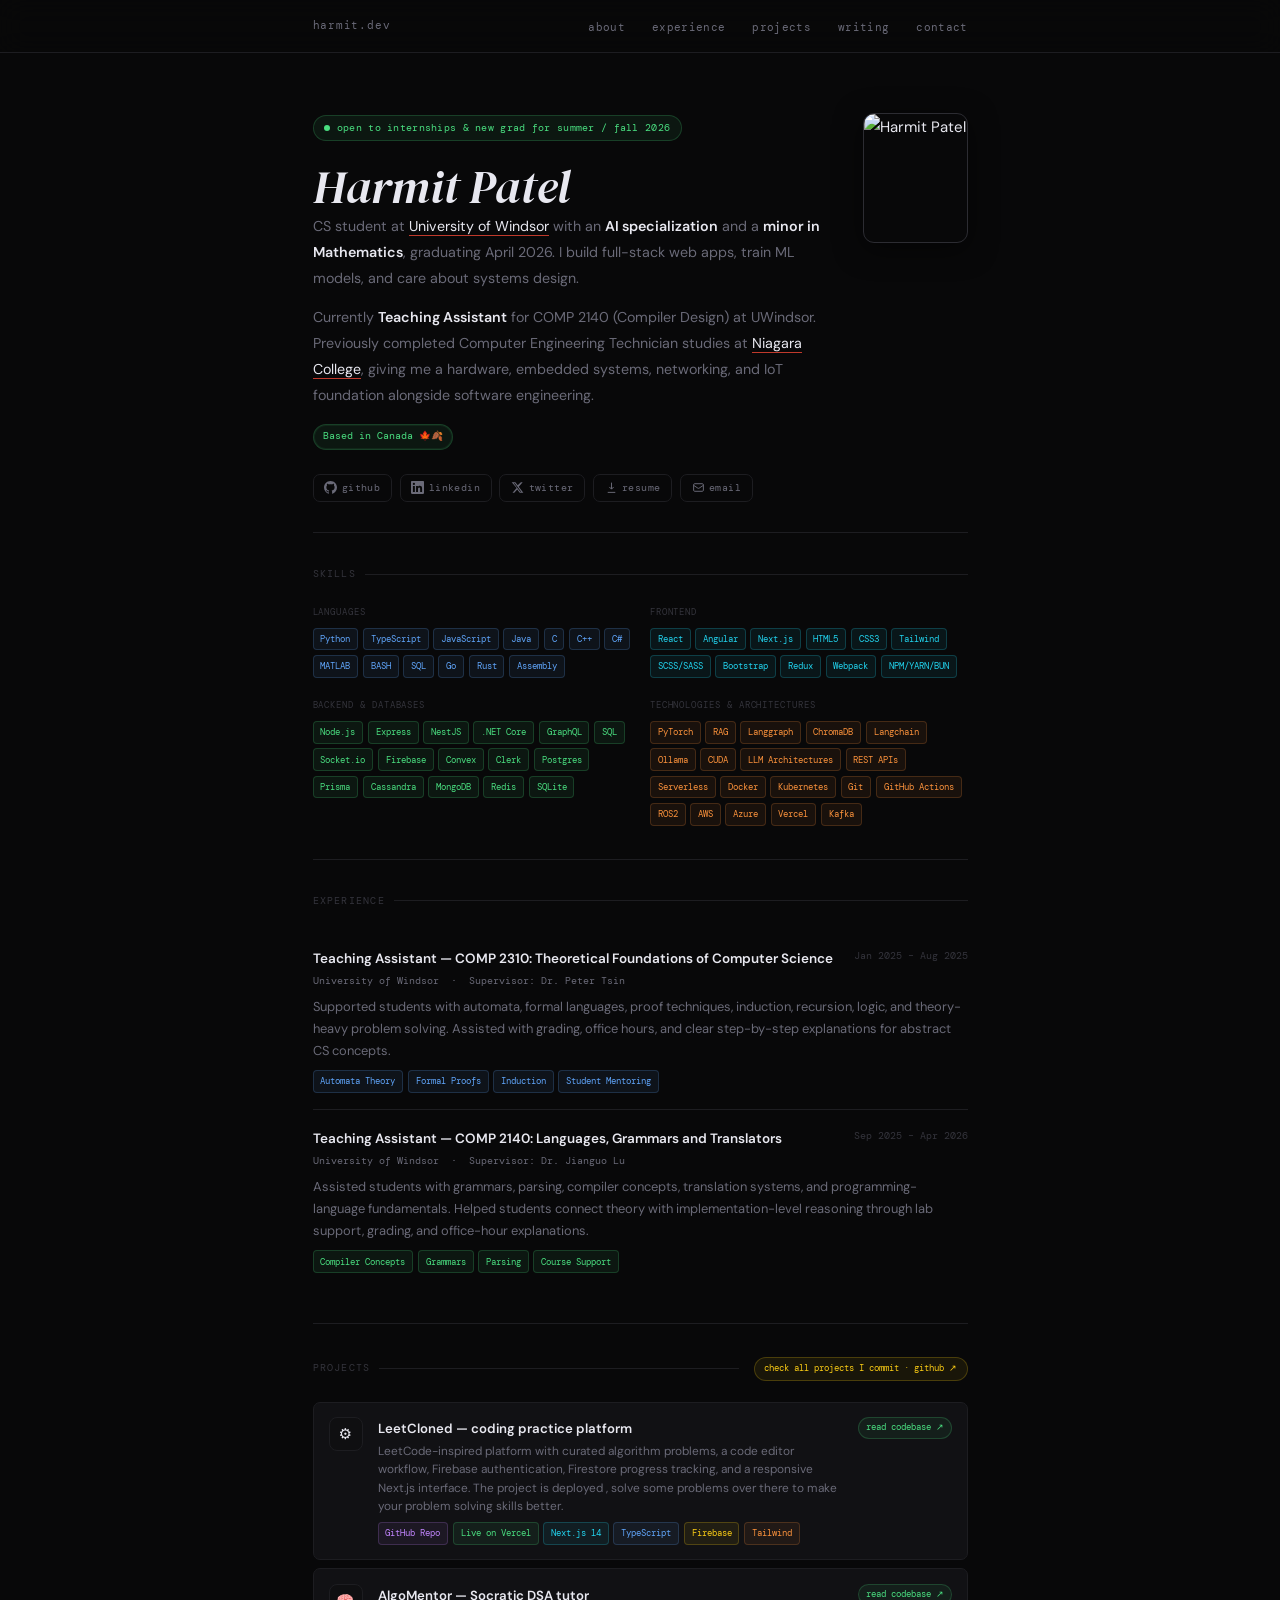
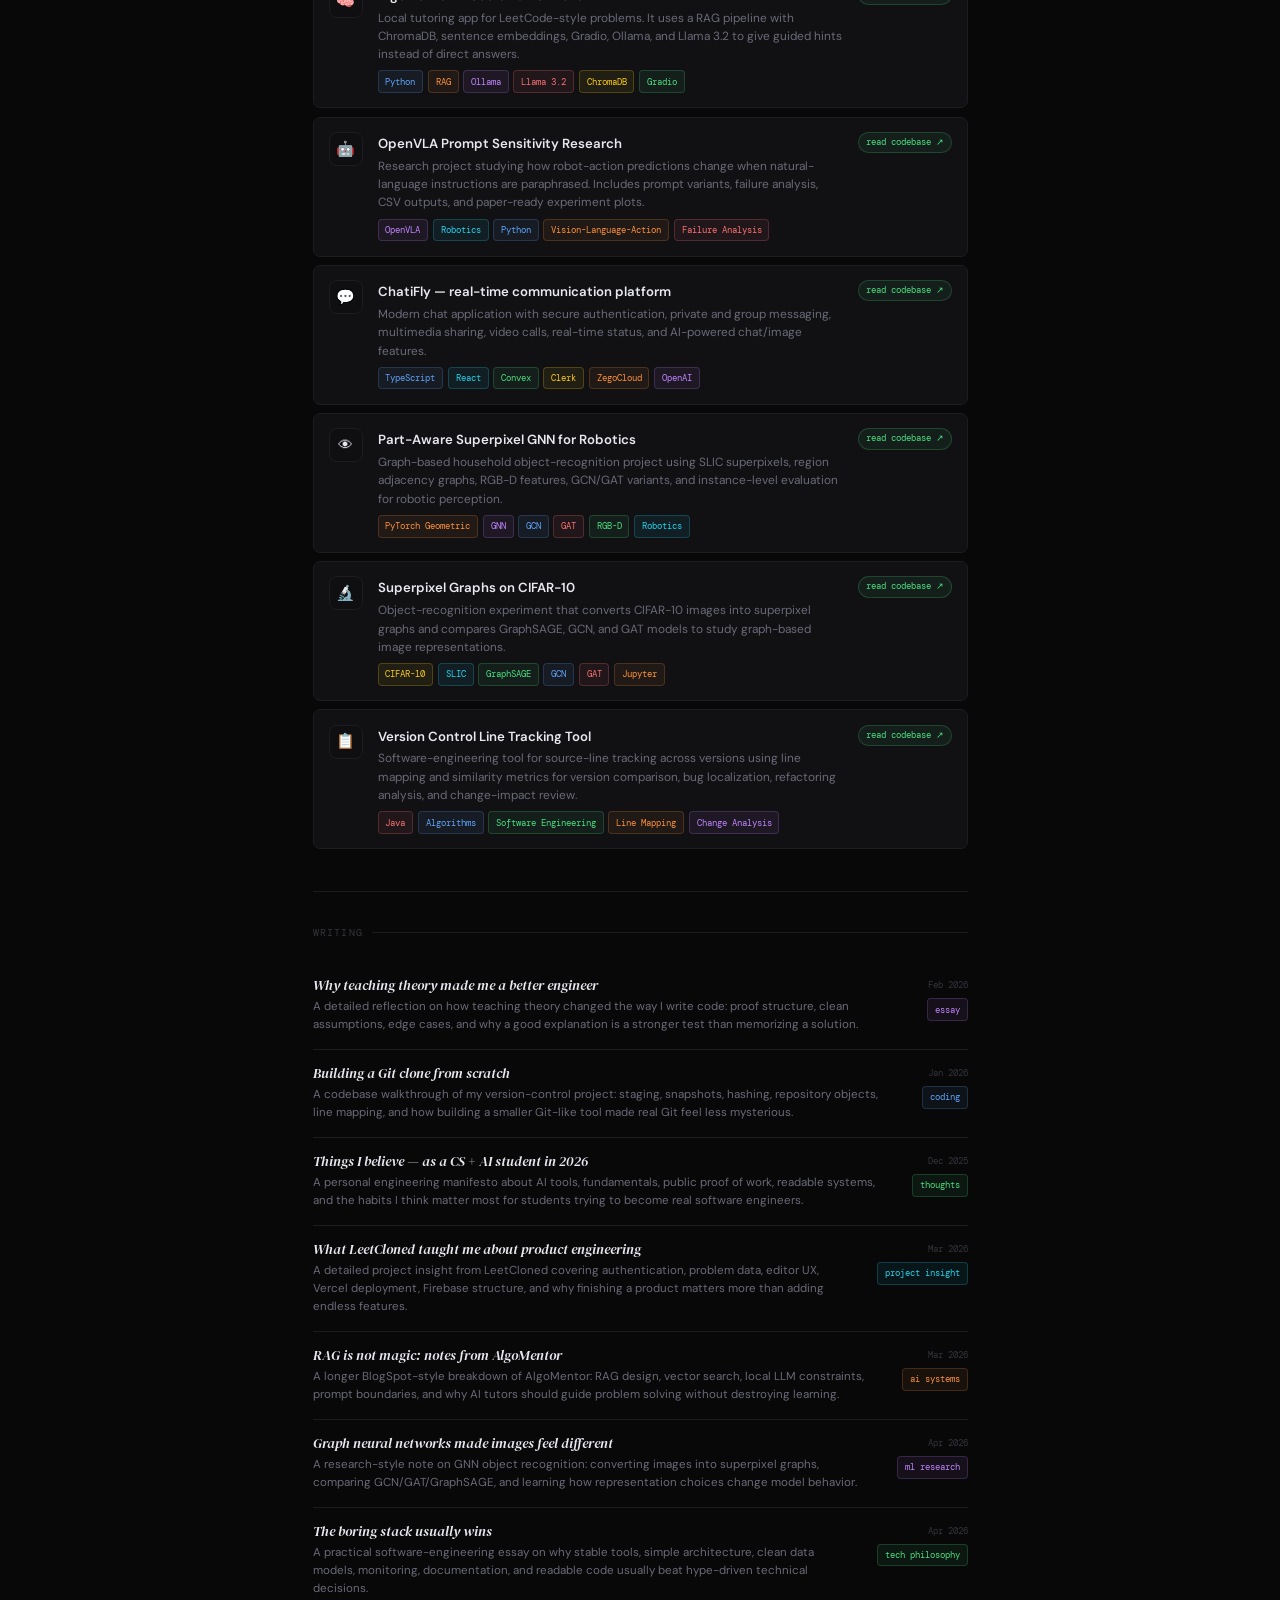
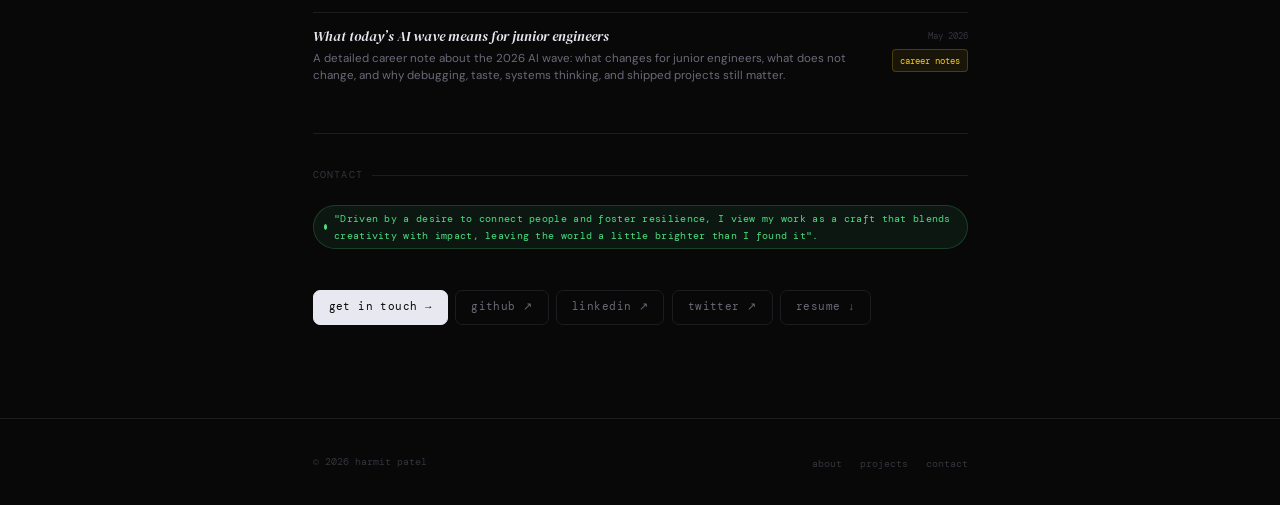
==== commit 27a3945b: "Updated Portfolio. May 2026 version." ====
--- a/index.html
+++ b/index.html
@@ -42,7 +42,7 @@
       <div class="hero-content">
         <div class="avail-badge">
           <span class="status-dot"></span>
-          open to internships &amp; new grad — summer / fall 2026
+          open to internships &amp; new grad for summer / fall 2026
         </div>
 
         <h1>Harmit Patel</h1>
@@ -54,10 +54,13 @@
         </p>
         <p class="hero-bio">
           Currently <strong>Teaching Assistant</strong> for COMP 2140 (Compiler Design) at UWindsor.
-          Previously a Computer Engineering Technician from
-          <a href="https://www.niagaracollege.ca" target="_blank" rel="noopener">Niagara College</a> —
-          I have a hardware background in embedded systems, networking, and IoT that most CS grads don't.
+          Previously completed Computer Engineering Technician studies at
+          <a href="https://www.niagaracollege.ca" target="_blank" rel="noopener">Niagara College</a>, giving me a hardware, embedded systems, networking, and IoT foundation alongside software engineering.
         </p>
+
+        <div class="highlight-strip" aria-label="location and education highlights">
+          <span class="highlight-pill location">Based in Canada 🍁🍂 </span>
+        </div>
 
         <div class="social-row">
           <a class="social-link" href="https://github.com/Harmit3" target="_blank" rel="noopener">
@@ -72,6 +75,10 @@
             <svg viewBox="0 0 24 24" fill="currentColor" width="13" height="13"><path d="M18.244 2.25h3.308l-7.227 8.26 8.502 11.24H16.17l-4.714-6.231-5.401 6.231H2.742l7.73-8.835L1.254 2.25H8.08l4.261 5.63zm-1.161 17.52h1.833L7.084 4.126H5.117z"/></svg>
             twitter
           </a>
+          <a class="social-link" href="Harmit_Patel_Resume.pdf" download>
+            <svg viewBox="0 0 24 24" fill="none" stroke="currentColor" stroke-width="1.8" width="13" height="13"><path d="M12 3v12m0 0l4-4m-4 4l-4-4M5 21h14"/></svg>
+            resume
+          </a>
           <a class="social-link" href="mailto:patel62b@uwindsor.ca">
             <svg viewBox="0 0 24 24" fill="none" stroke="currentColor" stroke-width="1.8" width="13" height="13"><path d="M3 8l7.89 5.26a2 2 0 002.22 0L21 8M5 19h14a2 2 0 002-2V7a2 2 0 00-2-2H5a2 2 0 00-2 2v10a2 2 0 002 2z"/></svg>
             email
@@ -96,50 +103,82 @@
       <p class="section-label">skills</p>
       <div class="skills-grid">
         <div class="skill-group">
-          <span class="skill-group-label">proficient</span>
+          <span class="skill-group-label">languages</span>
           <div class="tags">
-            <span class="tag green">JavaScript</span>
-            <span class="tag green">TypeScript</span>
-            <span class="tag green">Java</span>
-            <span class="tag green">Python</span>
-            <span class="tag green">C</span>
-            <span class="tag green">SQL</span>
-          </div>
-        </div>
-        <div class="skill-group">
-          <span class="skill-group-label">familiar</span>
-          <div class="tags">
-            <span class="tag orange">C++</span>
-            <span class="tag orange">Rust</span>
-            <span class="tag orange">Assembly</span>
-            <span class="tag orange">MATLAB</span>
-            <span class="tag orange">C#</span>
+            <span class="tag blue">Python</span>
+            <span class="tag blue">TypeScript</span>
+            <span class="tag blue">JavaScript</span>
+            <span class="tag blue">Java</span>
+            <span class="tag blue">C</span>
+            <span class="tag blue">C++</span>
+            <span class="tag blue">C#</span>
+            <span class="tag blue">MATLAB</span>
+            <span class="tag blue">BASH</span>
+            <span class="tag blue">SQL</span>
+            <span class="tag blue">Go</span>
+            <span class="tag blue">Rust</span>
+            <span class="tag blue">Assembly</span>
           </div>
         </div>
         <div class="skill-group">
           <span class="skill-group-label">frontend</span>
           <div class="tags">
-            <span class="tag blue">React</span>
-            <span class="tag blue">Next.js</span>
-            <span class="tag blue">Angular</span>
-            <span class="tag blue">Tailwind</span>
-            <span class="tag blue">Redux</span>
-            <span class="tag blue">HTML5 / CSS3</span>
+            <span class="tag cyan">React</span>
+            <span class="tag cyan">Angular</span>
+            <span class="tag cyan">Next.js</span>
+            <span class="tag cyan">HTML5</span>
+            <span class="tag cyan">CSS3</span>
+            <span class="tag cyan">Tailwind</span>
+             <span class="tag cyan">SCSS/SASS</span>
+            <span class="tag cyan">Bootstrap</span>
+            <span class="tag cyan">Redux</span>
+            <span class="tag cyan">Webpack</span>
+            <span class="tag cyan">NPM/YARN/BUN</span>
           </div>
         </div>
         <div class="skill-group">
-          <span class="skill-group-label">backend &amp; cloud</span>
+          <span class="skill-group-label">backend &amp; databases</span>
           <div class="tags">
-            <span class="tag purple">Node.js</span>
-            <span class="tag purple">Express</span>
-            <span class="tag purple">NestJS</span>
-            <span class="tag purple">GraphQL</span>
-            <span class="tag purple">AWS</span>
-            <span class="tag purple">Docker</span>
-            <span class="tag purple">Kubernetes</span>
-            <span class="tag purple">Postgres</span>
-            <span class="tag purple">MongoDB</span>
-            <span class="tag purple">Redis</span>
+            <span class="tag green">Node.js</span>
+            <span class="tag green">Express</span>
+            <span class="tag green">NestJS</span>
+            <span class="tag green">.NET Core</span>
+            <span class="tag green">GraphQL</span>
+            <span class="tag green">SQL</span>
+            <span class="tag green">Socket.io</span>
+            <span class="tag green">Firebase</span>
+            <span class="tag green">Convex</span>
+            <span class="tag green">Clerk</span>
+            <span class="tag green">Postgres</span>
+            <span class="tag green">Prisma</span>
+             <span class="tag green">Cassandra</span>
+            <span class="tag green">MongoDB</span>
+            <span class="tag green">Redis</span>
+            <span class="tag green">SQLite</span>
+          </div>
+        </div>
+        <div class="skill-group">
+          <span class="skill-group-label">technologies &amp; architectures</span>
+          <div class="tags">
+            <span class="tag orange">PyTorch</span>
+            <span class="tag orange">RAG</span>
+            <span class="tag orange">Langgraph</span>
+            <span class="tag orange">ChromaDB</span>
+            <span class="tag orange">Langchain</span>
+            <span class="tag orange">Ollama</span>
+              <span class="tag orange">CUDA</span>
+            <span class="tag orange">LLM Architectures</span>
+            <span class="tag orange">REST APIs</span>
+            <span class="tag orange">Serverless</span>
+            <span class="tag orange">Docker</span>
+            <span class="tag orange">Kubernetes</span>
+            <span class="tag orange">Git</span>
+             <span class="tag orange">GitHub Actions</span>
+            <span class="tag orange">ROS2</span>
+            <span class="tag orange">AWS</span>
+            <span class="tag orange">Azure</span>
+            <span class="tag orange">Vercel</span>
+            <span class="tag orange">Kafka</span>
           </div>
         </div>
       </div>
@@ -152,121 +191,167 @@
       <div class="exp-item">
         <div class="exp-header">
           <div>
-            <span class="exp-title">Teaching Assistant</span>
-            <span class="exp-org">University of Windsor &nbsp;·&nbsp; COMP 2140 &amp; COMP 2310</span>
-          </div>
-          <span class="exp-date">Jan 2025 – present</span>
+            <span class="exp-title">Teaching Assistant — COMP 2310: Theoretical Foundations of Computer Science</span>
+            <span class="exp-org">University of Windsor &nbsp;·&nbsp; Supervisor: Dr. Peter Tsin</span>
+          </div>
+          <span class="exp-date">Jan 2025 – Aug 2025</span>
         </div>
         <p class="exp-desc">
-          TAing two theory courses: <strong>Languages, Grammars &amp; Translators</strong> (compiler design)
-          and <strong>Theoretical Foundations of CS</strong> (formal proofs, automata). Weekly office hours,
-          grading, and one-on-one tutoring. Mentored 100+ students across both courses.
+          Supported students with automata, formal languages, proof techniques, induction, recursion, logic, and theory-heavy problem solving. Assisted with grading, office hours, and clear step-by-step explanations for abstract CS concepts.
         </p>
         <div class="tags" style="margin-top:0.55rem;">
-          <span class="tag green">DFA / NFA / CFG</span>
-          <span class="tag green">Formal Proofs</span>
-          <span class="tag green">Mentoring</span>
-          <span class="tag green">Curriculum Support</span>
-        </div>
-      </div>
-
-      <!-- Education inline -->
+          <span class="tag blue">Automata Theory</span>
+          <span class="tag blue">Formal Proofs</span>
+          <span class="tag blue">Induction</span>
+          <span class="tag blue">Student Mentoring</span>
+        </div>
+      </div>
+
       <div class="exp-item">
         <div class="exp-header">
           <div>
-            <span class="exp-title">BSc Computer Science — AI Specialization</span>
-            <span class="exp-org">University of Windsor &nbsp;·&nbsp; Minor in Mathematics</span>
-          </div>
-          <span class="exp-date">2022 – Apr 2026</span>
+            <span class="exp-title">Teaching Assistant — COMP 2140: Languages, Grammars and Translators</span>
+            <span class="exp-org">University of Windsor &nbsp;·&nbsp; Supervisor: Dr. Jianguo Lu</span>
+          </div>
+          <span class="exp-date">Sep 2025 – Apr 2026</span>
         </div>
         <p class="exp-desc">
-          Core focus on AI/ML, algorithms, compiler design, and systems. Relevant coursework:
-          Machine Learning (COMP 4740), Artificial Intelligence (COMP 3340), Database Systems (COMP 3150),
-          Theoretical Foundations (COMP 2310), Compiler Design (COMP 2140).
+          Assisted students with grammars, parsing, compiler concepts, translation systems, and programming-language fundamentals. Helped students connect theory with implementation-level reasoning through lab support, grading, and office-hour explanations.
         </p>
         <div class="tags" style="margin-top:0.55rem;">
-          <span class="tag blue">AI / ML</span>
-          <span class="tag blue">Algorithms</span>
-          <span class="tag blue">Compiler Design</span>
-          <span class="tag blue">Systems Design</span>
-          <span class="tag blue">Mathematics</span>
-        </div>
-      </div>
-
-      <div class="exp-item">
-        <div class="exp-header">
-          <div>
-            <span class="exp-title">Diploma — Computer Engineering Technology</span>
-            <span class="exp-org">Niagara College &nbsp;·&nbsp; Welland, Ontario</span>
-          </div>
-          <span class="exp-date">2019 – 2022</span>
-        </div>
-        <p class="exp-desc">
-          Hands-on background in embedded systems, computer networking, IoT, and low-level hardware programming.
-          This is the layer below most CS degrees — it shapes how I think about performance, reliability, and
-          resource constraints.
-        </p>
-        <div class="tags" style="margin-top:0.55rem;">
-          <span class="tag orange">Embedded Systems</span>
-          <span class="tag orange">Networking</span>
-          <span class="tag orange">IoT</span>
-          <span class="tag orange">C / Assembly</span>
+          <span class="tag green">Compiler Concepts</span>
+          <span class="tag green">Grammars</span>
+          <span class="tag green">Parsing</span>
+          <span class="tag green">Course Support</span>
         </div>
       </div>
     </section>
 
     <!-- ═══════════════════════════════════ PROJECTS -->
     <section class="section" id="projects">
-      <p class="section-label">projects</p>
+      <div class="section-headline">
+        <p class="section-label">projects</p>
+        <a class="repo-count-pill" href="https://github.com/Harmit3?tab=repositories" target="_blank" rel="noopener">check all projects I commit · github ↗</a>
+      </div>
 
       <a class="project-card" href="https://github.com/Harmit3/leetcloned" target="_blank" rel="noopener">
         <div class="project-icon">⚙</div>
         <div class="project-info">
-          <span class="project-name">LeetCloned</span>
-          <span class="project-desc">Full-stack coding practice platform. SSR with Next.js, Firebase auth, real-time leaderboard, and a dynamic problem-solving interface.</span>
-          <div class="tags" style="margin-top:0.45rem;">
-            <span class="tag blue">Next.js</span>
-            <span class="tag">TypeScript</span>
-            <span class="tag orange">Firebase</span>
-            <span class="tag">Tailwind</span>
-          </div>
-        </div>
-        <span class="project-arrow">↗</span>
+          <span class="project-name">LeetCloned — coding practice platform</span>
+          <span class="project-desc">LeetCode-inspired platform with curated algorithm problems, a code editor workflow, Firebase authentication, Firestore progress tracking, and a responsive Next.js interface. The project is deployed , solve some problems over there to make your problem solving skills better.</span>
+          <div class="tags" style="margin-top:0.45rem;">
+            <span class="tag purple">GitHub Repo</span>
+            <span class="tag green">Live on Vercel</span>
+            <span class="tag cyan">Next.js 14</span>
+            <span class="tag blue">TypeScript</span>
+            <span class="tag yellow">Firebase</span>
+            <span class="tag orange">Tailwind</span>
+          </div>
+        </div>
+        <span class="project-action">read codebase ↗</span>
+      </a>
+
+      <a class="project-card" href="https://github.com/Harmit3/AlgoMentor" target="_blank" rel="noopener">
+        <div class="project-icon">🧠</div>
+        <div class="project-info">
+          <span class="project-name">AlgoMentor — Socratic DSA tutor</span>
+          <span class="project-desc">Local tutoring app for LeetCode-style problems. It uses a RAG pipeline with ChromaDB, sentence embeddings, Gradio, Ollama, and Llama 3.2 to give guided hints instead of direct answers.</span>
+          <div class="tags" style="margin-top:0.45rem;">
+            <span class="tag blue">Python</span>
+            <span class="tag orange">RAG</span>
+            <span class="tag purple">Ollama</span>
+            <span class="tag red">Llama 3.2</span>
+            <span class="tag yellow">ChromaDB</span>
+            <span class="tag green">Gradio</span>
+          </div>
+        </div>
+        <span class="project-action">read codebase ↗</span>
+      </a>
+
+      <a class="project-card" href="https://github.com/Harmit3/OpenVLA" target="_blank" rel="noopener">
+        <div class="project-icon">🤖</div>
+        <div class="project-info">
+          <span class="project-name">OpenVLA Prompt Sensitivity Research</span>
+          <span class="project-desc">Research project studying how robot-action predictions change when natural-language instructions are paraphrased. Includes prompt variants, failure analysis, CSV outputs, and paper-ready experiment plots.</span>
+          <div class="tags" style="margin-top:0.45rem;">
+            <span class="tag purple">OpenVLA</span>
+            <span class="tag cyan">Robotics</span>
+            <span class="tag blue">Python</span>
+            <span class="tag orange">Vision-Language-Action</span>
+            <span class="tag red">Failure Analysis</span>
+          </div>
+        </div>
+        <span class="project-action">read codebase ↗</span>
       </a>
 
       <a class="project-card" href="https://github.com/Harmit3/chatifly" target="_blank" rel="noopener">
         <div class="project-icon">💬</div>
         <div class="project-info">
-          <span class="project-name">Chatifly</span>
-          <span class="project-desc">Real-time messaging app with bidirectional WebSocket communication via Socket.io. Scalable Node/Express backend with user presence detection and persistent message history.</span>
-          <div class="tags" style="margin-top:0.45rem;">
-            <span class="tag purple">Node.js</span>
-            <span class="tag">Socket.io</span>
-            <span class="tag blue">React</span>
-            <span class="tag">Express</span>
-          </div>
-        </div>
-        <span class="project-arrow">↗</span>
-      </a>
-
-      <a class="project-card" href="https://github.com/Harmit3/Version-Control-System" target="_blank" rel="noopener">
+          <span class="project-name">ChatiFly — real-time communication platform</span>
+          <span class="project-desc">Modern chat application with secure authentication, private and group messaging, multimedia sharing, video calls, real-time status, and AI-powered chat/image features.</span>
+          <div class="tags" style="margin-top:0.45rem;">
+            <span class="tag blue">TypeScript</span>
+            <span class="tag cyan">React</span>
+            <span class="tag green">Convex</span>
+            <span class="tag yellow">Clerk</span>
+            <span class="tag orange">ZegoCloud</span>
+            <span class="tag purple">OpenAI</span>
+          </div>
+        </div>
+        <span class="project-action">read codebase ↗</span>
+      </a>
+
+      <a class="project-card" href="https://github.com/Harmit3/Superpixel_GNN_on_RGB_dataset_for_Robotics" target="_blank" rel="noopener">
+        <div class="project-icon">👁</div>
+        <div class="project-info">
+          <span class="project-name">Part-Aware Superpixel GNN for Robotics</span>
+          <span class="project-desc">Graph-based household object-recognition project using SLIC superpixels, region adjacency graphs, RGB-D features, GCN/GAT variants, and instance-level evaluation for robotic perception.</span>
+          <div class="tags" style="margin-top:0.45rem;">
+            <span class="tag orange">PyTorch Geometric</span>
+            <span class="tag purple">GNN</span>
+            <span class="tag blue">GCN</span>
+            <span class="tag red">GAT</span>
+            <span class="tag green">RGB-D</span>
+            <span class="tag cyan">Robotics</span>
+          </div>
+        </div>
+        <span class="project-action">read codebase ↗</span>
+      </a>
+
+      <a class="project-card" href="https://github.com/Harmit3/Superpixel_Graphs_on_CIFAR-10_Object_Recognition" target="_blank" rel="noopener">
+        <div class="project-icon">🔬</div>
+        <div class="project-info">
+          <span class="project-name">Superpixel Graphs on CIFAR-10</span>
+          <span class="project-desc">Object-recognition experiment that converts CIFAR-10 images into superpixel graphs and compares GraphSAGE, GCN, and GAT models to study graph-based image representations.</span>
+          <div class="tags" style="margin-top:0.45rem;">
+            <span class="tag yellow">CIFAR-10</span>
+            <span class="tag cyan">SLIC</span>
+            <span class="tag green">GraphSAGE</span>
+            <span class="tag blue">GCN</span>
+            <span class="tag red">GAT</span>
+            <span class="tag orange">Jupyter</span>
+          </div>
+        </div>
+        <span class="project-action">read codebase ↗</span>
+      </a>
+
+      <a class="project-card" href="https://github.com/Harmit3/Version_Control_System" target="_blank" rel="noopener">
         <div class="project-icon">📋</div>
         <div class="project-info">
-          <span class="project-name">Version Control System (CLI)</span>
-          <span class="project-desc">Git-like CLI built from scratch with zero dependencies. Implements init, staging, commits, log, and branching. SHA-256 content-addressed object store mirrors Git's internal layout.</span>
-          <div class="tags" style="margin-top:0.45rem;">
-            <span class="tag green">JavaScript</span>
-            <span class="tag">Node.js</span>
-            <span class="tag">fs API</span>
-            <span class="tag">SHA-256</span>
-          </div>
-        </div>
-        <span class="project-arrow">↗</span>
-      </a>
-
-      <div style="margin-top:1.2rem;">
-        <a href="https://github.com/Harmit3/" target="_blank" rel="noopener" class="btn btn-ghost">all 27 repos on github ↗</a>
-      </div>
+          <span class="project-name">Version Control Line Tracking Tool</span>
+          <span class="project-desc">Software-engineering tool for source-line tracking across versions using line mapping and similarity metrics for version comparison, bug localization, refactoring analysis, and change-impact review.</span>
+          <div class="tags" style="margin-top:0.45rem;">
+            <span class="tag red">Java</span>
+            <span class="tag blue">Algorithms</span>
+            <span class="tag green">Software Engineering</span>
+            <span class="tag orange">Line Mapping</span>
+            <span class="tag purple">Change Analysis</span>
+          </div>
+        </div>
+        <span class="project-action">read codebase ↗</span>
+      </a>
+
+
     </section>
 
     <!-- ═══════════════════════════════════ WRITING -->
@@ -276,7 +361,7 @@
       <a class="blog-item" href="blog-post1.html">
         <div class="blog-left">
           <span class="blog-title">Why teaching theory made me a better engineer</span>
-          <span class="blog-excerpt">TAing COMP 2310 forced me to rebuild mental models I thought I already had. The Feynman trap, loop invariants, and why explaining proofs to others is harder than writing them.</span>
+          <span class="blog-excerpt">A detailed reflection on how teaching theory changed the way I write code: proof structure, clean assumptions, edge cases, and why a good explanation is a stronger test than memorizing a solution.</span>
         </div>
         <div class="blog-meta-col">
           <span class="blog-date">Feb 2026</span>
@@ -287,7 +372,7 @@
       <a class="blog-item" href="blog-post2.html">
         <div class="blog-left">
           <span class="blog-title">Building a Git clone from scratch</span>
-          <span class="blog-excerpt">What writing a VCS in vanilla Node.js taught me about content-addressable storage, tree snapshots, and why a branch is just a text file.</span>
+          <span class="blog-excerpt">A codebase walkthrough of my version-control project: staging, snapshots, hashing, repository objects, line mapping, and how building a smaller Git-like tool made real Git feel less mysterious.</span>
         </div>
         <div class="blog-meta-col">
           <span class="blog-date">Jan 2026</span>
@@ -298,11 +383,66 @@
       <a class="blog-item" href="blog-post3.html">
         <div class="blog-left">
           <span class="blog-title">Things I believe — as a CS + AI student in 2026</span>
-          <span class="blog-excerpt">Opinions on AI replacing engineers, boring technology winning, why your GitHub matters more than your GPA, and other things I currently hold to be true.</span>
+          <span class="blog-excerpt">A personal engineering manifesto about AI tools, fundamentals, public proof of work, readable systems, and the habits I think matter most for students trying to become real software engineers.</span>
         </div>
         <div class="blog-meta-col">
           <span class="blog-date">Dec 2025</span>
           <div class="tags" style="justify-content:flex-end;margin-top:0.3rem;"><span class="tag green">thoughts</span></div>
+        </div>
+      </a>
+
+      <a class="blog-item" href="blog-post4.html">
+        <div class="blog-left">
+          <span class="blog-title">What LeetCloned taught me about product engineering</span>
+          <span class="blog-excerpt">A detailed project insight from LeetCloned covering authentication, problem data, editor UX, Vercel deployment, Firebase structure, and why finishing a product matters more than adding endless features.</span>
+        </div>
+        <div class="blog-meta-col">
+          <span class="blog-date">Mar 2026</span>
+          <div class="tags" style="justify-content:flex-end;margin-top:0.3rem;"><span class="tag cyan">project insight</span></div>
+        </div>
+      </a>
+
+      <a class="blog-item" href="blog-post5.html">
+        <div class="blog-left">
+          <span class="blog-title">RAG is not magic: notes from AlgoMentor</span>
+          <span class="blog-excerpt">A longer BlogSpot-style breakdown of AlgoMentor: RAG design, vector search, local LLM constraints, prompt boundaries, and why AI tutors should guide problem solving without destroying learning.</span>
+        </div>
+        <div class="blog-meta-col">
+          <span class="blog-date">Mar 2026</span>
+          <div class="tags" style="justify-content:flex-end;margin-top:0.3rem;"><span class="tag orange">ai systems</span></div>
+        </div>
+      </a>
+
+      <a class="blog-item" href="blog-post6.html">
+        <div class="blog-left">
+          <span class="blog-title">Graph neural networks made images feel different</span>
+          <span class="blog-excerpt">A research-style note on GNN object recognition: converting images into superpixel graphs, comparing GCN/GAT/GraphSAGE, and learning how representation choices change model behavior.</span>
+        </div>
+        <div class="blog-meta-col">
+          <span class="blog-date">Apr 2026</span>
+          <div class="tags" style="justify-content:flex-end;margin-top:0.3rem;"><span class="tag purple">ml research</span></div>
+        </div>
+      </a>
+
+      <a class="blog-item" href="blog-post7.html">
+        <div class="blog-left">
+          <span class="blog-title">The boring stack usually wins</span>
+          <span class="blog-excerpt">A practical software-engineering essay on why stable tools, simple architecture, clean data models, monitoring, documentation, and readable code usually beat hype-driven technical decisions.</span>
+        </div>
+        <div class="blog-meta-col">
+          <span class="blog-date">Apr 2026</span>
+          <div class="tags" style="justify-content:flex-end;margin-top:0.3rem;"><span class="tag green">tech philosophy</span></div>
+        </div>
+      </a>
+
+      <a class="blog-item" href="blog-post8.html">
+        <div class="blog-left">
+          <span class="blog-title">What today’s AI wave means for junior engineers</span>
+          <span class="blog-excerpt">A detailed career note about the 2026 AI wave: what changes for junior engineers, what does not change, and why debugging, taste, systems thinking, and shipped projects still matter.</span>
+        </div>
+        <div class="blog-meta-col">
+          <span class="blog-date">May 2026</span>
+          <div class="tags" style="justify-content:flex-end;margin-top:0.3rem;"><span class="tag yellow">career notes</span></div>
         </div>
       </a>
     </section>
@@ -310,14 +450,17 @@
     <!-- ═══════════════════════════════════ CONTACT -->
     <section class="section" id="contact">
       <p class="section-label">contact</p>
-      <p>
-        Based in <strong>Windsor, Ontario</strong>. Looking for summer 2026 internships and new grad
-        full-time roles in software engineering or AI/ML. Best reached by email or Twitter.
-      </p>
+       <div class="avail-badge">
+          <span class="status-dot"></span>
+          "Driven by a desire to connect people and foster resilience, I view my work as a craft that blends creativity with impact, leaving the world a little brighter than I found it".
+        </div>
+    <br/>
       <div class="social-row" style="margin-top:1.4rem;">
         <a class="btn btn-primary" href="mailto:patel62b@uwindsor.ca">get in touch →</a>
+        <a class="btn btn-ghost" href="https://github.com/Harmit3" target="_blank" rel="noopener">github ↗</a>
         <a class="btn btn-ghost" href="https://www.linkedin.com/in/harmit-p-0720ab194/" target="_blank" rel="noopener">linkedin ↗</a>
         <a class="btn btn-ghost" href="https://x.com/harmitwt" target="_blank" rel="noopener">twitter ↗</a>
+        <a class="btn btn-ghost" href="Harmit_Patel_Resume.pdf" download>resume ↓</a>
       </div>
     </section>
 
--- a/mycss.css
+++ b/mycss.css
@@ -29,6 +29,15 @@
   --orange:        #fb923c;
   --orange-dim:    rgba(251,146,60,0.07);
   --orange-border: rgba(251,146,60,0.2);
+  --red:            #f87171;
+  --red-dim:        rgba(248,113,113,0.07);
+  --red-border:     rgba(248,113,113,0.22);
+  --cyan:           #22d3ee;
+  --cyan-dim:       rgba(34,211,238,0.07);
+  --cyan-border:    rgba(34,211,238,0.22);
+  --yellow:         #facc15;
+  --yellow-dim:     rgba(250,204,21,0.07);
+  --yellow-border:  rgba(250,204,21,0.22);
   --font-serif:    'DM Serif Display', Georgia, serif;
   --font-mono:     'DM Mono', 'Courier New', monospace;
   --font-sans:     'DM Sans', system-ui, sans-serif;
@@ -216,6 +225,9 @@
 .tag.blue   { color: var(--blue);   border-color: var(--blue-border);   background: var(--blue-dim); }
 .tag.purple { color: var(--purple); border-color: var(--purple-border); background: var(--purple-dim); }
 .tag.orange { color: var(--orange); border-color: var(--orange-border); background: var(--orange-dim); }
+.tag.red    { color: var(--red);    border-color: var(--red-border);    background: var(--red-dim); }
+.tag.cyan   { color: var(--cyan);   border-color: var(--cyan-border);   background: var(--cyan-dim); }
+.tag.yellow { color: var(--yellow); border-color: var(--yellow-border); background: var(--yellow-dim); }
 
 /* ─── Skills Grid ─── */
 .skills-grid { display: grid; grid-template-columns: 1fr 1fr; gap: 1.3rem; margin-top: 0.2rem; }
@@ -259,6 +271,13 @@
 .project-desc { font-size: 0.79rem; color: var(--text-muted); line-height: 1.55; display: block; margin: 0; }
 .project-arrow { font-size: 0.85rem; color: var(--text-faint); flex-shrink: 0; transition: color var(--t); }
 .project-card:hover .project-arrow { color: var(--text-muted); }
+.project-action {
+  font-family: var(--font-mono); font-size: 0.58rem; color: var(--green);
+  border: 1px solid var(--green-border); background: var(--green-dim);
+  border-radius: 999px; padding: 0.14rem 0.45rem; white-space: nowrap;
+  align-self: flex-start; margin-left: auto;
+}
+.project-card:hover .project-action { color: var(--text); border-color: var(--border-mid); background: var(--bg-subtle); }
 
 /* ─── Blog Items ─── */
 .blog-item {
@@ -342,5 +361,69 @@
   .nav-links { display: none; }
   .nav-toggle { display: flex; }
   .skills-grid { grid-template-columns: 1fr; }
+  .project-action { margin-left: 0; margin-top: 0.2rem; }
   .blog-meta-col { display: none; }
 }
+
+
+/* ─── Highlight Strip / Repo Callout ─── */
+.highlight-strip {
+  display: flex;
+  flex-wrap: wrap;
+  gap: 0.45rem;
+  margin: 1rem 0 0.2rem;
+}
+.highlight-pill {
+  font-family: var(--font-mono);
+  font-size: 0.64rem;
+  color: var(--blue);
+  border: 1px solid var(--blue-border);
+  background: var(--blue-dim);
+  padding: 0.24rem 0.62rem;
+  border-radius: 999px;
+  white-space: nowrap;
+}
+.highlight-pill.location {
+  color: var(--green);
+  border-color: var(--green-border);
+  background: var(--green-dim);
+  box-shadow: 0 0 0 1px rgba(74,222,128,0.08) inset;
+}
+.section-headline {
+  display: flex;
+  align-items: center;
+  justify-content: space-between;
+  gap: 1rem;
+  margin-bottom: 1.4rem;
+}
+.section-headline .section-label {
+  flex: 1;
+  margin-bottom: 0;
+}
+.repo-count-pill {
+  font-family: var(--font-mono);
+  font-size: 0.6rem;
+  color: var(--yellow);
+  border: 1px solid var(--yellow-border);
+  background: var(--yellow-dim);
+  border-radius: 999px;
+  padding: 0.22rem 0.62rem;
+  white-space: nowrap;
+}
+.repo-count-pill:hover {
+  color: var(--text);
+  border-color: var(--border-mid);
+  background: var(--bg-subtle);
+}
+.location-callout {
+  border: 1px solid var(--green-border);
+  background: var(--green-dim);
+  border-radius: var(--radius);
+  padding: 0.85rem 1rem;
+  color: var(--text-muted);
+}
+.location-callout strong { color: var(--green); }
+@media (max-width: 600px) {
+  .section-headline { align-items: flex-start; flex-direction: column; gap: 0.55rem; }
+  .repo-count-pill { white-space: normal; }
+}
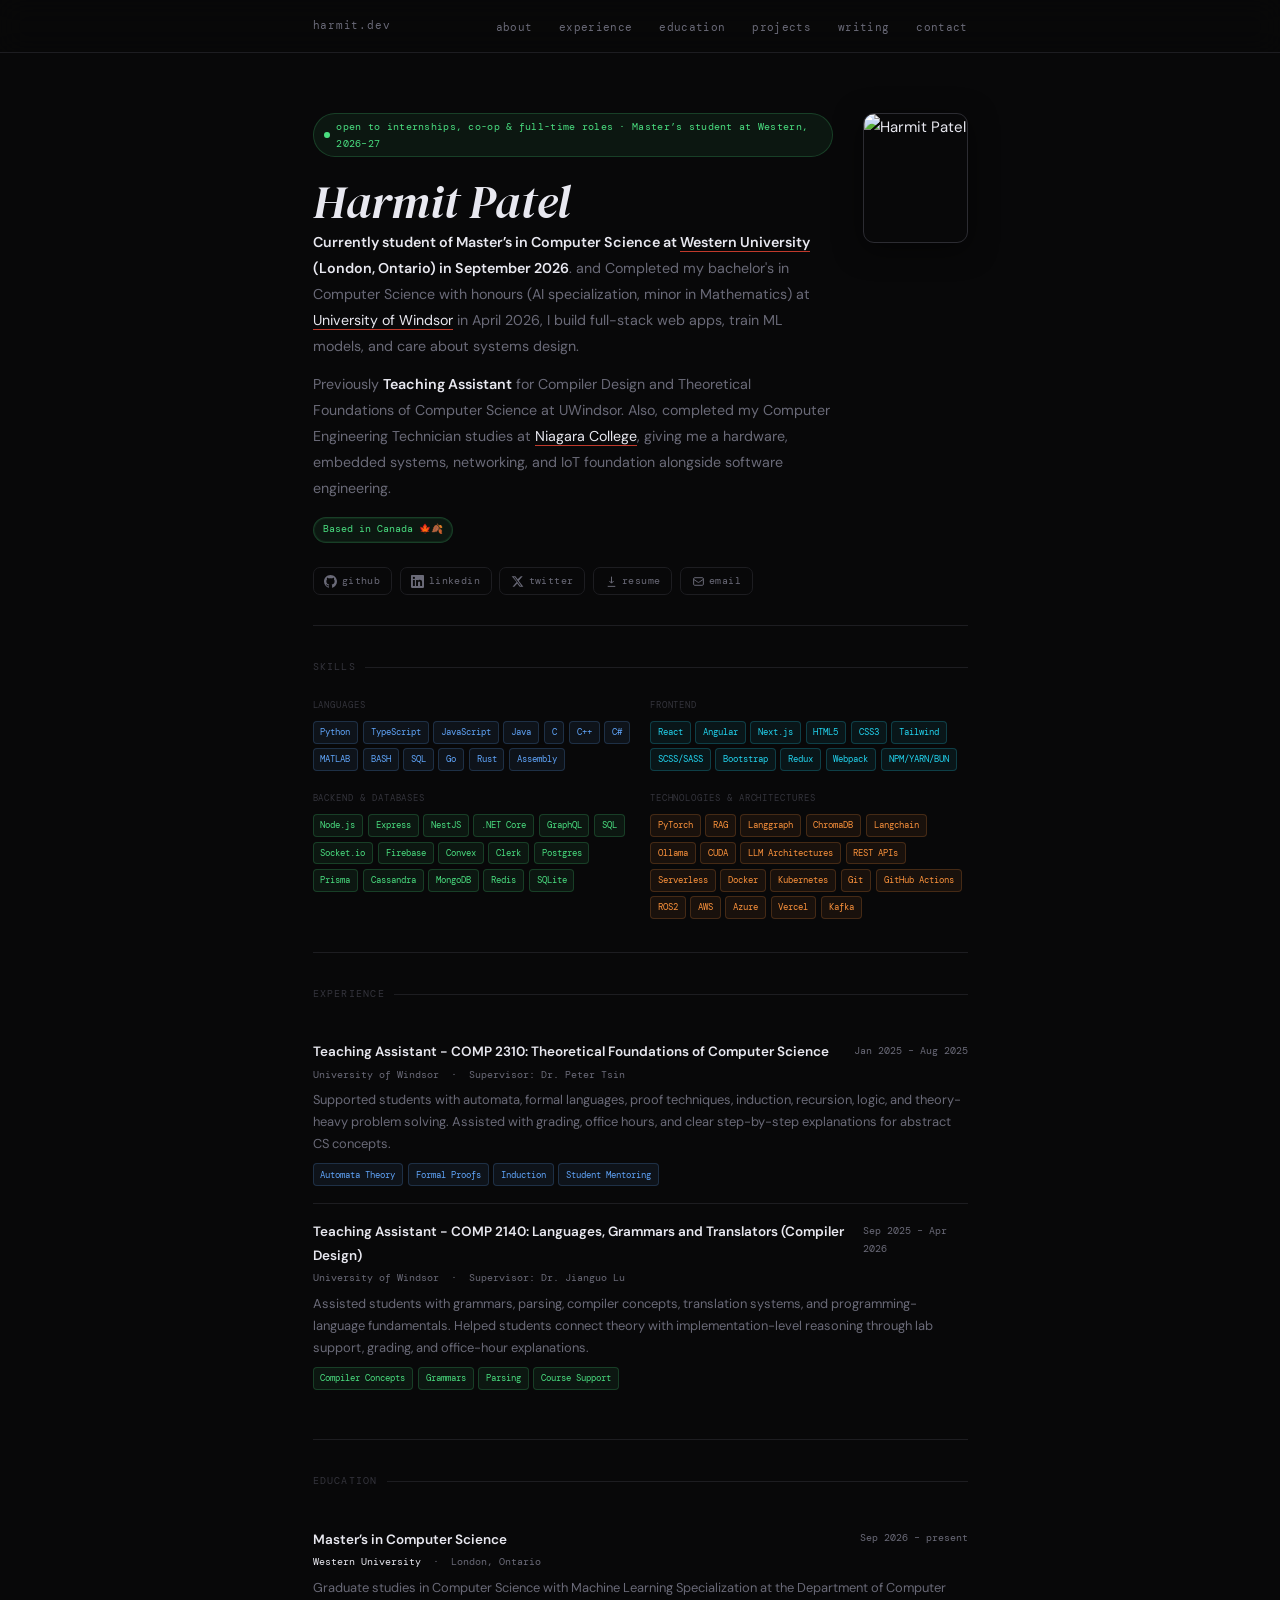
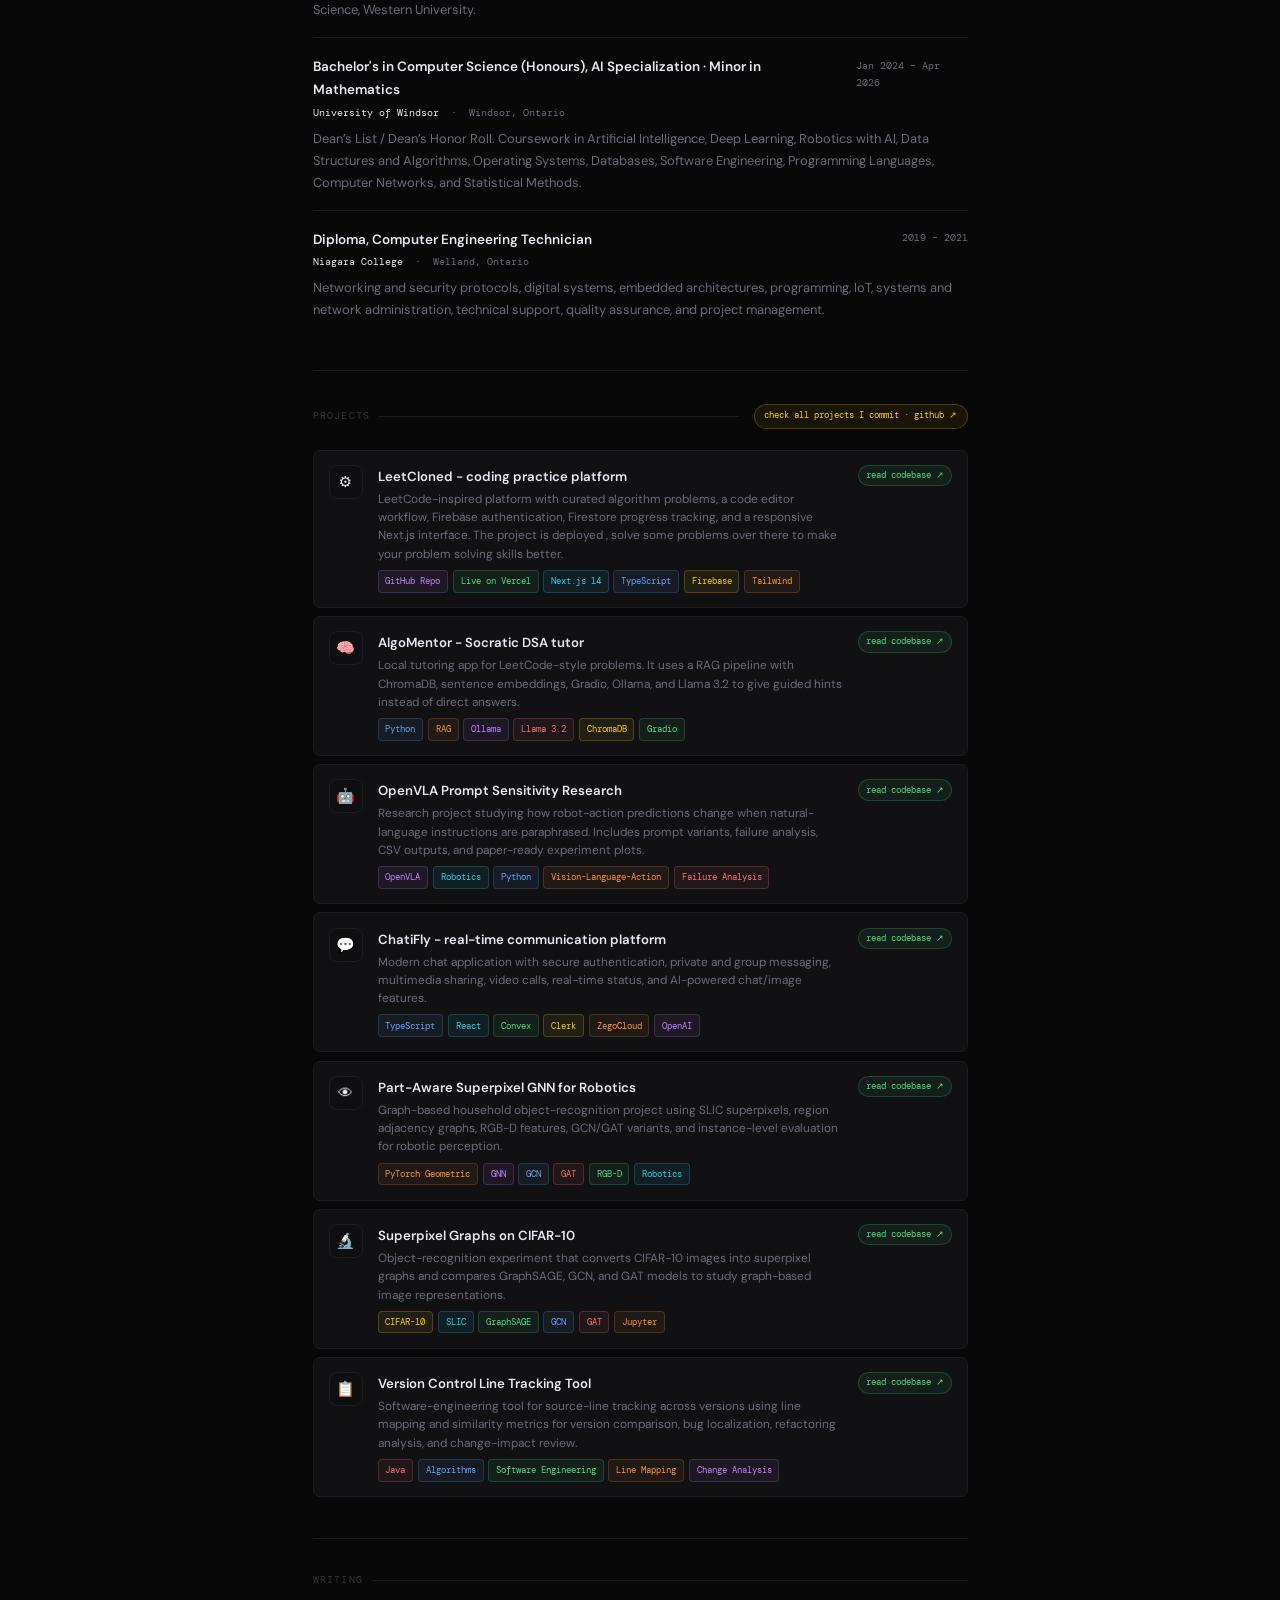
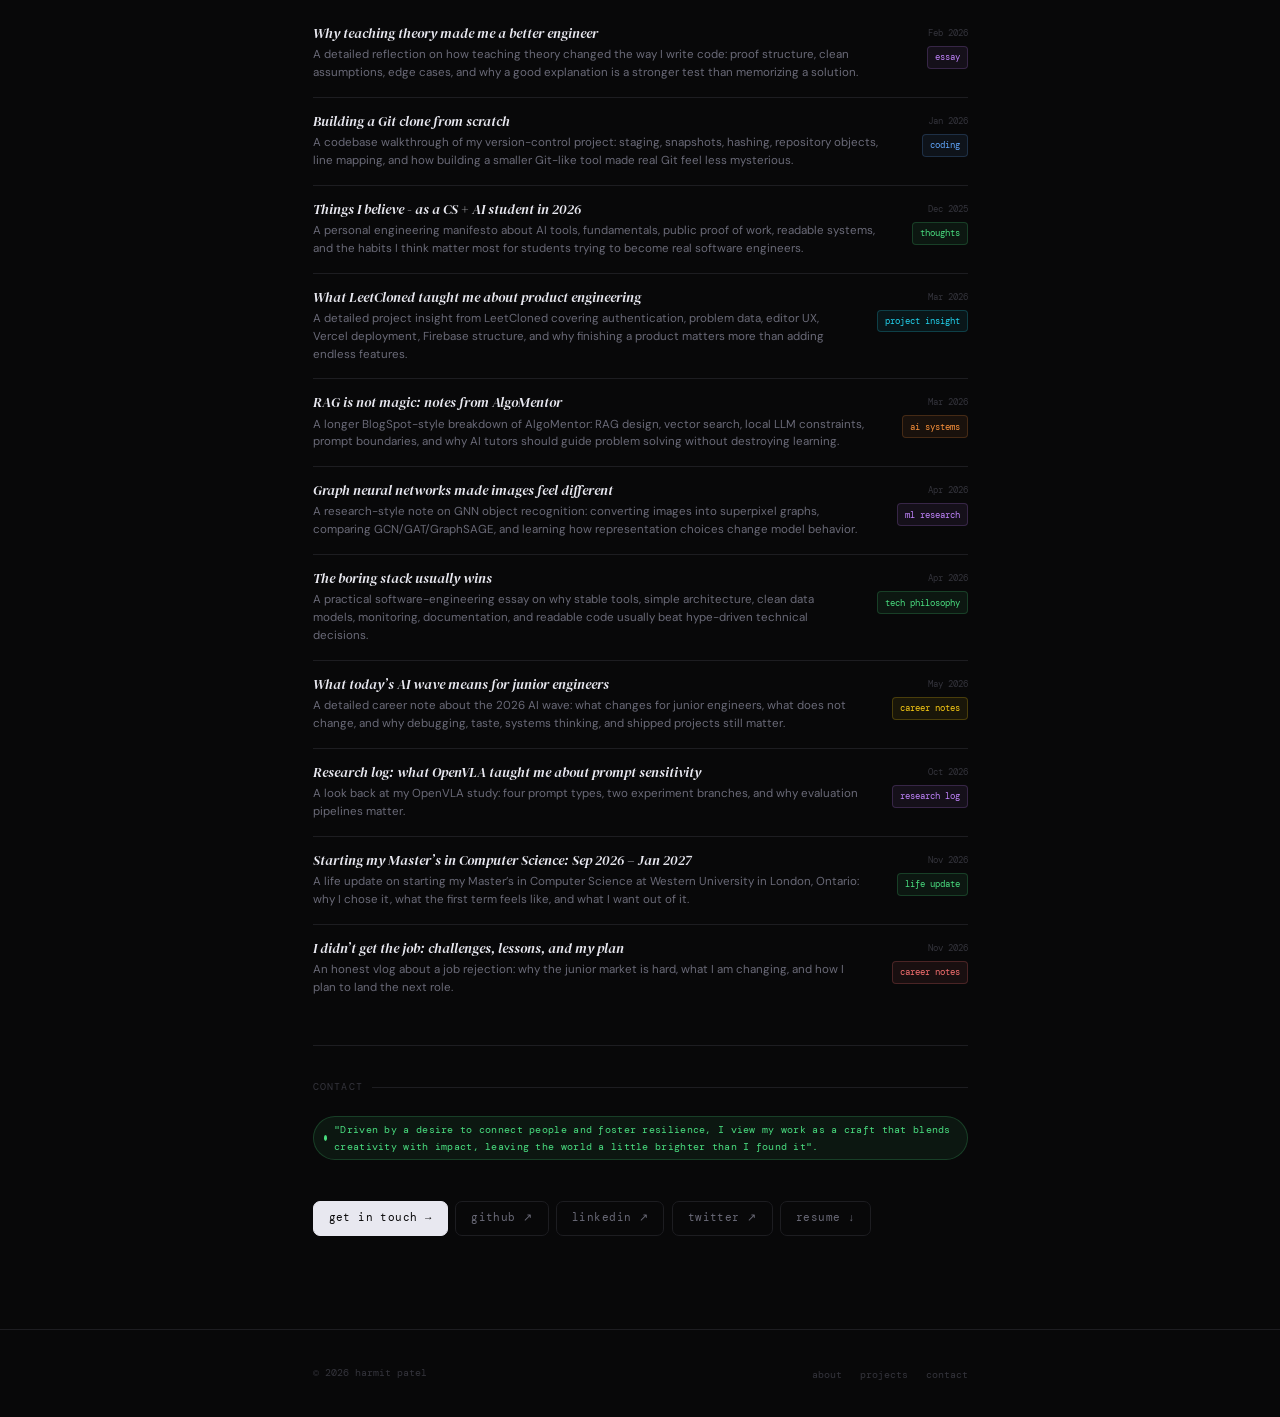
==== commit 29f6e0be: "main page updated" ====
--- a/index.html
+++ b/index.html
@@ -4,7 +4,7 @@
 <head>
   <meta charset="UTF-8" />
   <meta name="viewport" content="width=device-width, initial-scale=1.0" />
-  <meta name="description" content="Harmit Patel — CS + AI student at University of Windsor. Full-stack engineer, Teaching Assistant, builder." />
+  <meta name="description" content="Harmit Patel — CS + AI graduate and Master’s in Computer Science student at Western University. Full-stack engineer, Teaching Assistant, builder." />
   <title>Harmit Patel</title>
   <link rel="icon" type="image/png" href="https://avatars.githubusercontent.com/u/111548124?v=4" />
   <link rel="stylesheet" href="mycss.css" />
@@ -18,6 +18,7 @@
       <ul class="nav-links">
         <li><a href="#about">about</a></li>
         <li><a href="#experience">experience</a></li>
+        <li><a href="#education">education</a></li>
         <li><a href="#projects">projects</a></li>
         <li><a href="#writing">writing</a></li>
         <li><a href="#contact">contact</a></li>
@@ -30,6 +31,7 @@
   <div class="mobile-menu" id="mobileMenu">
     <a href="#about"      onclick="closeMobile()">about</a>
     <a href="#experience" onclick="closeMobile()">experience</a>
+    <a href="#education"  onclick="closeMobile()">education</a>
     <a href="#projects"   onclick="closeMobile()">projects</a>
     <a href="#writing"    onclick="closeMobile()">writing</a>
     <a href="#contact"    onclick="closeMobile()">contact</a>
@@ -42,19 +44,19 @@
       <div class="hero-content">
         <div class="avail-badge">
           <span class="status-dot"></span>
-          open to internships &amp; new grad for summer / fall 2026
+          open to internships, co-op &amp; full-time roles · Master’s student at Western, 2026–27
         </div>
 
         <h1>Harmit Patel</h1>
 
         <p class="hero-bio">
-          CS student at <a href="https://www.uwindsor.ca" target="_blank" rel="noopener">University of Windsor</a>
-          with an <strong>AI specialization</strong> and a <strong>minor in Mathematics</strong>, graduating April 2026.
+         <strong>Currently student of Master’s in Computer Science at <a href="https://www.csd.uwo.ca/" target="_blank" rel="noopener">Western University</a> (London, Ontario) in September 2026</strong>.
+          and Completed my bachelor's in Computer Science with honours (AI specialization, minor in Mathematics) at <a href="https://www.uwindsor.ca" target="_blank" rel="noopener">University of Windsor</a> in April 2026,
           I build full-stack web apps, train ML models, and care about systems design.
         </p>
         <p class="hero-bio">
-          Currently <strong>Teaching Assistant</strong> for COMP 2140 (Compiler Design) at UWindsor.
-          Previously completed Computer Engineering Technician studies at
+          Previously <strong>Teaching Assistant</strong> for Compiler Design and Theoretical Foundations of Computer Science at UWindsor.
+          Also, completed my Computer Engineering Technician studies at
           <a href="https://www.niagaracollege.ca" target="_blank" rel="noopener">Niagara College</a>, giving me a hardware, embedded systems, networking, and IoT foundation alongside software engineering.
         </p>
 
@@ -75,7 +77,7 @@
             <svg viewBox="0 0 24 24" fill="currentColor" width="13" height="13"><path d="M18.244 2.25h3.308l-7.227 8.26 8.502 11.24H16.17l-4.714-6.231-5.401 6.231H2.742l7.73-8.835L1.254 2.25H8.08l4.261 5.63zm-1.161 17.52h1.833L7.084 4.126H5.117z"/></svg>
             twitter
           </a>
-          <a class="social-link" href="Harmit_Patel_Resume.pdf" download>
+          <a class="social-link" href="Harmit_resume_for_GenAI.pdf" download>
             <svg viewBox="0 0 24 24" fill="none" stroke="currentColor" stroke-width="1.8" width="13" height="13"><path d="M12 3v12m0 0l4-4m-4 4l-4-4M5 21h14"/></svg>
             resume
           </a>
@@ -191,10 +193,10 @@
       <div class="exp-item">
         <div class="exp-header">
           <div>
-            <span class="exp-title">Teaching Assistant — COMP 2310: Theoretical Foundations of Computer Science</span>
+            <span class="exp-title">Teaching Assistant - COMP 2310: Theoretical Foundations of Computer Science</span>
             <span class="exp-org">University of Windsor &nbsp;·&nbsp; Supervisor: Dr. Peter Tsin</span>
           </div>
-          <span class="exp-date">Jan 2025 – Aug 2025</span>
+          <span class="exp-org">Jan 2025 – Aug 2025</span>
         </div>
         <p class="exp-desc">
           Supported students with automata, formal languages, proof techniques, induction, recursion, logic, and theory-heavy problem solving. Assisted with grading, office hours, and clear step-by-step explanations for abstract CS concepts.
@@ -210,10 +212,10 @@
       <div class="exp-item">
         <div class="exp-header">
           <div>
-            <span class="exp-title">Teaching Assistant — COMP 2140: Languages, Grammars and Translators</span>
+            <span class="exp-title">Teaching Assistant - COMP 2140: Languages, Grammars and Translators (Compiler Design)</span>
             <span class="exp-org">University of Windsor &nbsp;·&nbsp; Supervisor: Dr. Jianguo Lu</span>
           </div>
-          <span class="exp-date">Sep 2025 – Apr 2026</span>
+          <span class="exp-org">Sep 2025 – Apr 2026</span>
         </div>
         <p class="exp-desc">
           Assisted students with grammars, parsing, compiler concepts, translation systems, and programming-language fundamentals. Helped students connect theory with implementation-level reasoning through lab support, grading, and office-hour explanations.
@@ -225,6 +227,52 @@
           <span class="tag green">Course Support</span>
         </div>
       </div>
+
+     
+    </section>
+
+    <!-- ═══════════════════════════════════ EDUCATION -->
+    <section class="section" id="education">
+      <p class="section-label">education</p>
+
+      <div class="exp-item">
+        <div class="exp-header">
+          <div>
+            <span class="exp-title">Master’s in Computer Science</span>
+            <span class="exp-org"><a href="https://www.csd.uwo.ca/" target="_blank" rel="noopener">Western University</a> &nbsp;·&nbsp; London, Ontario</span>
+          </div>
+          <span class="exp-org">Sep 2026 – present</span>
+        </div>
+        <p class="exp-desc">
+          Graduate studies in Computer Science with Machine Learning Specialization at the Department of Computer Science, Western University.
+        </p>
+      </div>
+
+      <div class="exp-item">
+        <div class="exp-header">
+          <div>
+            <span class="exp-title">Bachelor's in Computer Science (Honours), AI Specialization · Minor in Mathematics</span>
+            <span class="exp-org"><a href="https://www.uwindsor.ca" target="_blank" rel="noopener">University of Windsor</a> &nbsp;·&nbsp; Windsor, Ontario</span>
+          </div>
+          <span class="exp-org">Jan 2024 – Apr 2026</span>
+        </div>
+        <p class="exp-desc">
+          Dean’s List / Dean’s Honor Roll. Coursework in Artificial Intelligence, Deep Learning, Robotics with AI, Data Structures and Algorithms, Operating Systems, Databases, Software Engineering, Programming Languages, Computer Networks, and Statistical Methods.
+        </p>
+      </div>
+
+      <div class="exp-item">
+        <div class="exp-header">
+          <div>
+            <span class="exp-title">Diploma, Computer Engineering Technician</span>
+            <span class="exp-org"><a href="https://www.niagaracollege.ca" target="_blank" rel="noopener">Niagara College</a> &nbsp;·&nbsp; Welland, Ontario</span>
+          </div>
+          <span class="exp-org">2019 – 2021</span>
+        </div>
+        <p class="exp-desc">
+          Networking and security protocols, digital systems, embedded architectures, programming, IoT, systems and network administration, technical support, quality assurance, and project management.
+        </p>
+      </div>
     </section>
 
     <!-- ═══════════════════════════════════ PROJECTS -->
@@ -237,7 +285,7 @@
       <a class="project-card" href="https://github.com/Harmit3/leetcloned" target="_blank" rel="noopener">
         <div class="project-icon">⚙</div>
         <div class="project-info">
-          <span class="project-name">LeetCloned — coding practice platform</span>
+          <span class="project-name">LeetCloned - coding practice platform</span>
           <span class="project-desc">LeetCode-inspired platform with curated algorithm problems, a code editor workflow, Firebase authentication, Firestore progress tracking, and a responsive Next.js interface. The project is deployed , solve some problems over there to make your problem solving skills better.</span>
           <div class="tags" style="margin-top:0.45rem;">
             <span class="tag purple">GitHub Repo</span>
@@ -254,7 +302,7 @@
       <a class="project-card" href="https://github.com/Harmit3/AlgoMentor" target="_blank" rel="noopener">
         <div class="project-icon">🧠</div>
         <div class="project-info">
-          <span class="project-name">AlgoMentor — Socratic DSA tutor</span>
+          <span class="project-name">AlgoMentor - Socratic DSA tutor</span>
           <span class="project-desc">Local tutoring app for LeetCode-style problems. It uses a RAG pipeline with ChromaDB, sentence embeddings, Gradio, Ollama, and Llama 3.2 to give guided hints instead of direct answers.</span>
           <div class="tags" style="margin-top:0.45rem;">
             <span class="tag blue">Python</span>
@@ -287,7 +335,7 @@
       <a class="project-card" href="https://github.com/Harmit3/chatifly" target="_blank" rel="noopener">
         <div class="project-icon">💬</div>
         <div class="project-info">
-          <span class="project-name">ChatiFly — real-time communication platform</span>
+          <span class="project-name">ChatiFly - real-time communication platform</span>
           <span class="project-desc">Modern chat application with secure authentication, private and group messaging, multimedia sharing, video calls, real-time status, and AI-powered chat/image features.</span>
           <div class="tags" style="margin-top:0.45rem;">
             <span class="tag blue">TypeScript</span>
@@ -382,7 +430,7 @@
 
       <a class="blog-item" href="blog-post3.html">
         <div class="blog-left">
-          <span class="blog-title">Things I believe — as a CS + AI student in 2026</span>
+          <span class="blog-title">Things I believe - as a CS + AI student in 2026</span>
           <span class="blog-excerpt">A personal engineering manifesto about AI tools, fundamentals, public proof of work, readable systems, and the habits I think matter most for students trying to become real software engineers.</span>
         </div>
         <div class="blog-meta-col">
@@ -445,6 +493,43 @@
           <div class="tags" style="justify-content:flex-end;margin-top:0.3rem;"><span class="tag yellow">career notes</span></div>
         </div>
       </a>
+
+       <a class="blog-item" href="blog-post9.html">
+        <div class="blog-left">
+          <span class="blog-title">Research log: what OpenVLA taught me about prompt sensitivity</span>
+          <span class="blog-excerpt">A look back at my OpenVLA study: four prompt types, two experiment branches, and why evaluation pipelines matter.</span>
+        </div>
+        <div class="blog-meta-col">
+          <span class="blog-date">Oct 2026</span>
+          <div class="tags" style="justify-content:flex-end;margin-top:0.3rem;"><span class="tag purple">research log</span></div>
+        </div>
+      </a>
+
+       <a class="blog-item" href="blog-post10.html">
+        <div class="blog-left">
+          <span class="blog-title">Starting my Master’s in Computer Science: Sep 2026 – Jan 2027</span>
+          <span class="blog-excerpt">A life update on starting my Master’s in Computer Science at Western University in London, Ontario: why I chose it, what the first term feels like, and what I want out of it.</span>
+        </div>
+        <div class="blog-meta-col">
+          <span class="blog-date">Nov 2026</span>
+          <div class="tags" style="justify-content:flex-end;margin-top:0.3rem;"><span class="tag green">life update</span></div>
+        </div>
+      </a>
+
+        <a class="blog-item" href="blog-post11.html">
+        <div class="blog-left">
+          <span class="blog-title">I didn’t get the job: challenges, lessons, and my plan</span>
+          <span class="blog-excerpt">An honest vlog about a job rejection: why the junior market is hard, what I am changing, and how I plan to land the next role.</span>
+        </div>
+        <div class="blog-meta-col">
+          <span class="blog-date">Nov 2026</span>
+          <div class="tags" style="justify-content:flex-end;margin-top:0.3rem;"><span class="tag red">career notes</span></div>
+        </div>
+      </a>
+
+     
+
+     
     </section>
 
     <!-- ═══════════════════════════════════ CONTACT -->
@@ -460,7 +545,7 @@
         <a class="btn btn-ghost" href="https://github.com/Harmit3" target="_blank" rel="noopener">github ↗</a>
         <a class="btn btn-ghost" href="https://www.linkedin.com/in/harmit-p-0720ab194/" target="_blank" rel="noopener">linkedin ↗</a>
         <a class="btn btn-ghost" href="https://x.com/harmitwt" target="_blank" rel="noopener">twitter ↗</a>
-        <a class="btn btn-ghost" href="Harmit_Patel_Resume.pdf" download>resume ↓</a>
+        <a class="btn btn-ghost" href="Harmit_resume_for_GenAI.pdf" download>resume ↓</a>
       </div>
     </section>
 
